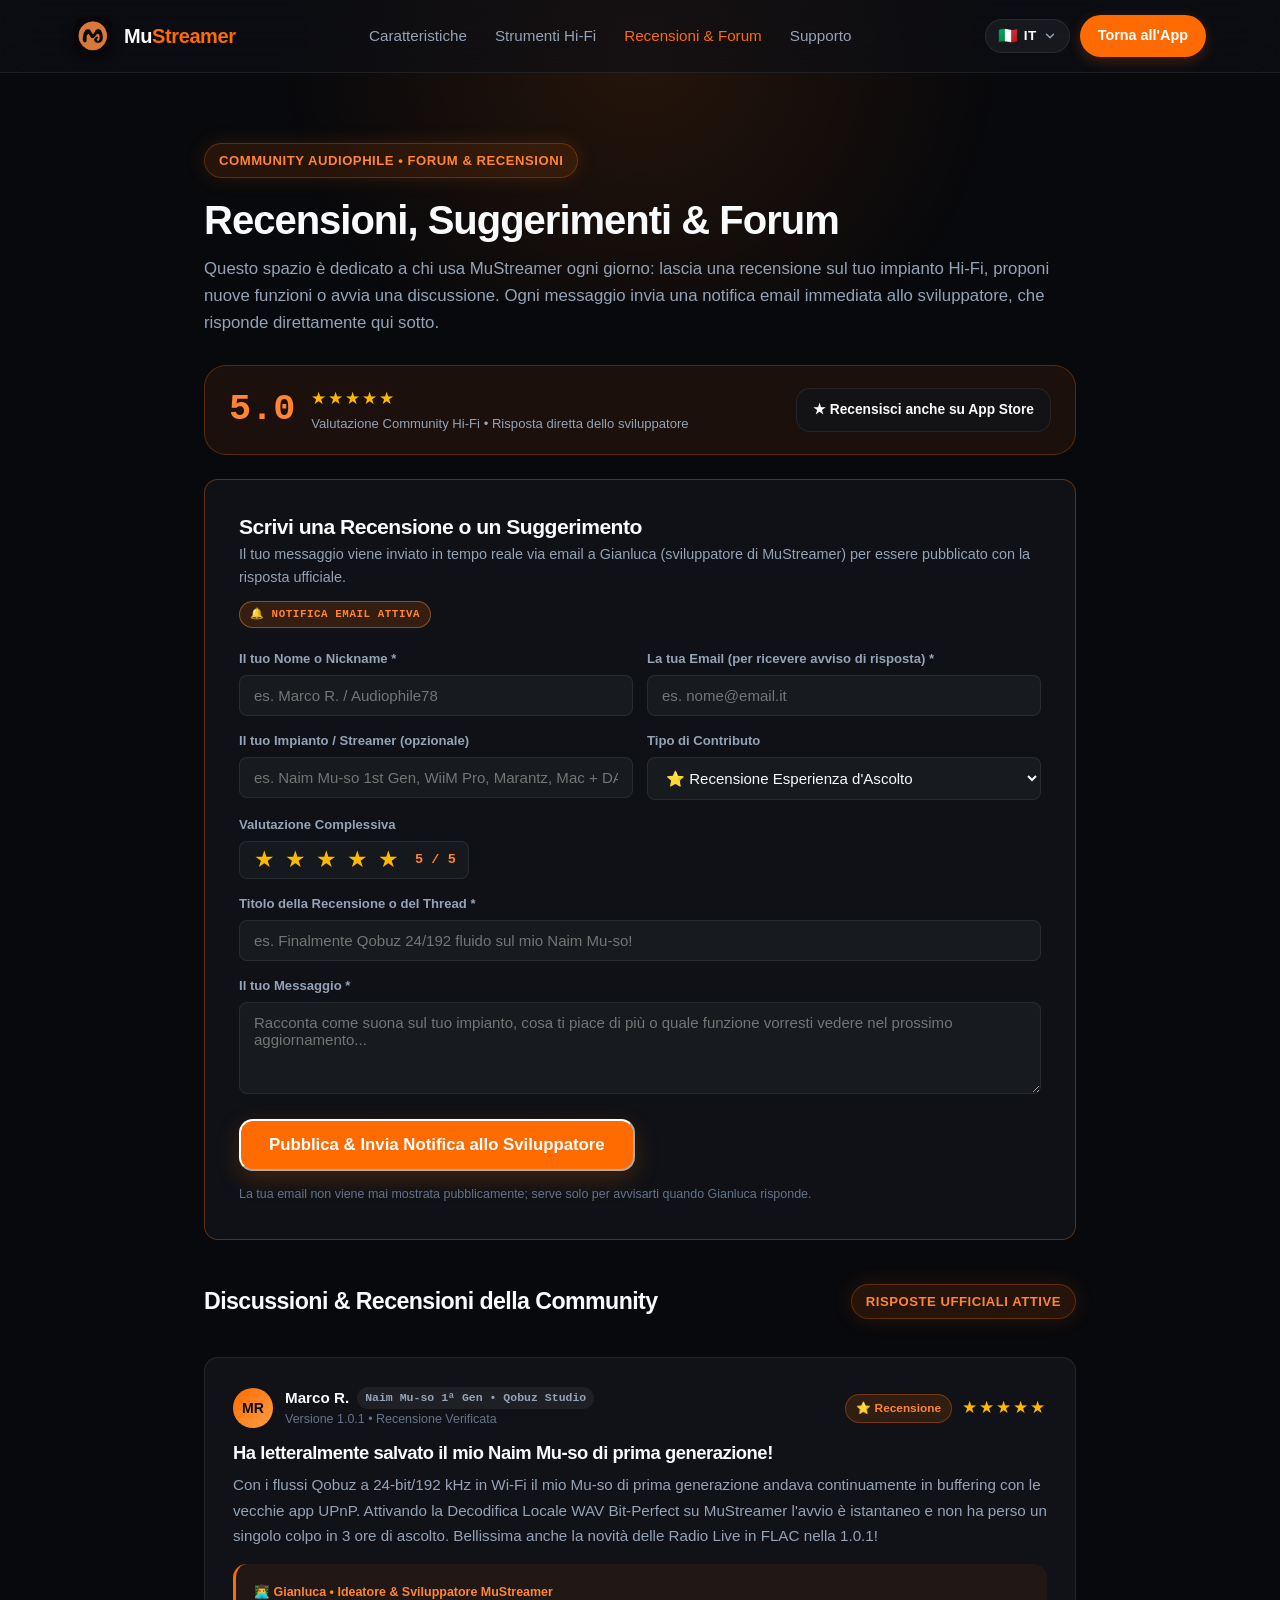
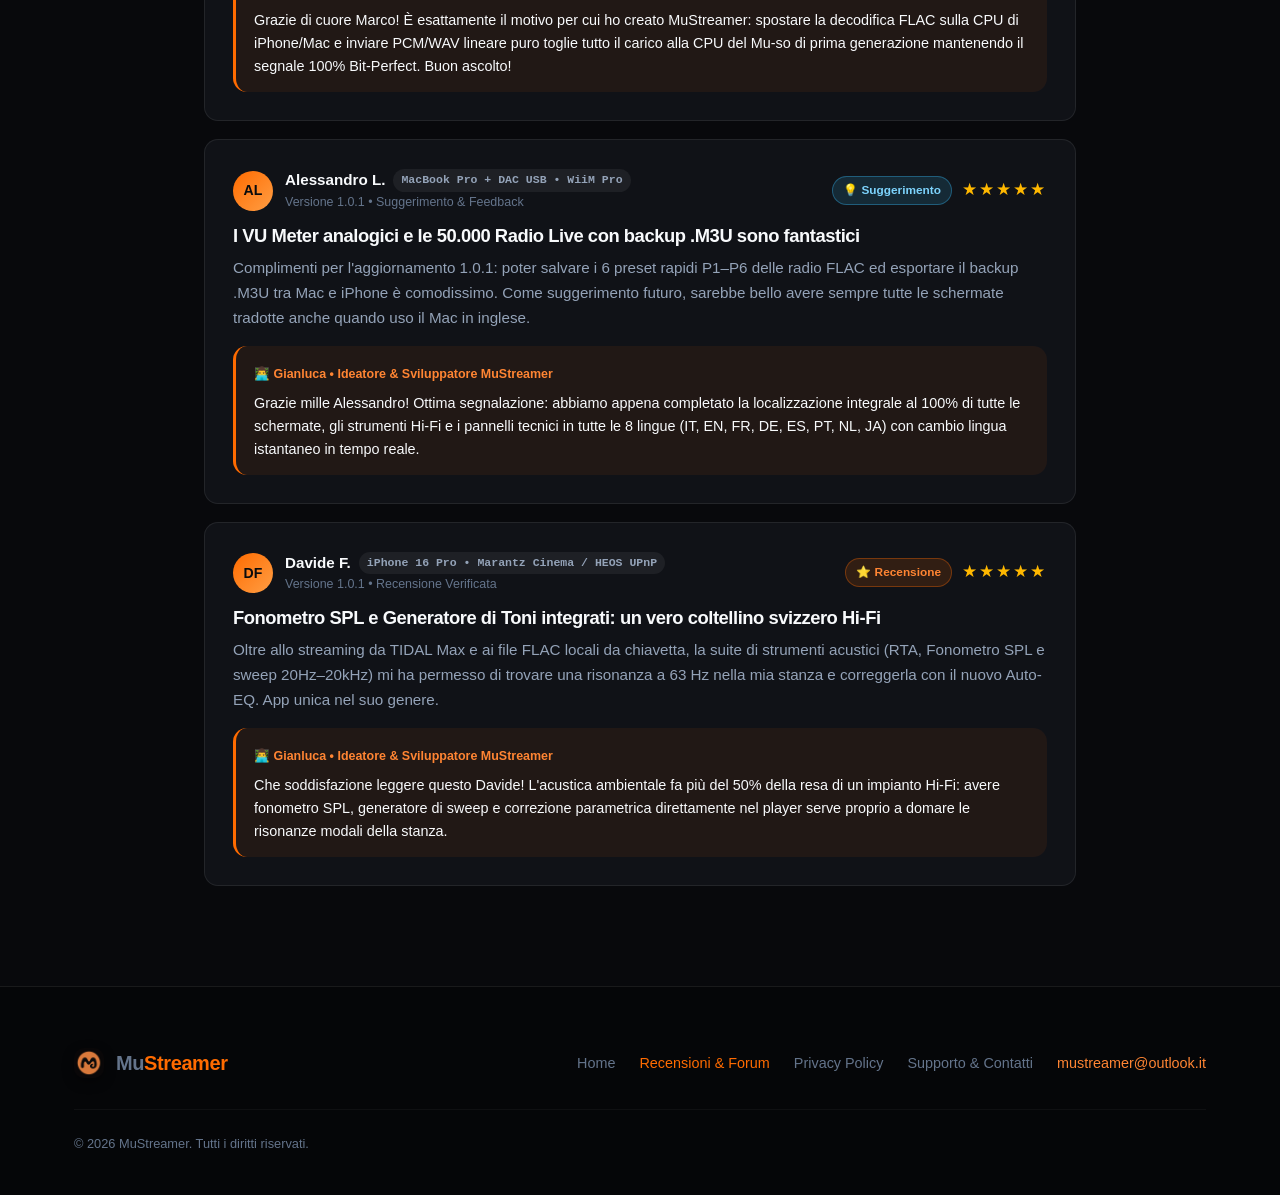
==== community.html @ 9a1ee1a7 "Fix" ====
<!DOCTYPE html>
<html lang="it" data-page="community">
<head>
  <meta charset="UTF-8">
  <meta name="viewport" content="width=device-width, initial-scale=1.0">
  <meta name="apple-itunes-app" content="app-id=6834350144">
  <title>Recensioni & Forum Suggerimenti — MuStreamer</title>
  <meta id="metaDesc" name="description" content="Forum ufficiale Recensioni e Suggerimenti di MuStreamer: lascia una recensione con stelle, proponi nuove funzioni Hi-Fi e leggi le risposte dirette dello sviluppatore.">
  <meta name="robots" content="index, follow">
  <link rel="canonical" href="https://mustreamer.github.io/community.html">
  <meta property="og:site_name" content="MuStreamer">
  <meta property="og:title" content="Recensioni & Forum Suggerimenti — MuStreamer">
  <meta property="og:description" content="Condividi la tua esperienza d'ascolto Hi-Fi, lascia una recensione o un suggerimento e ricevi risposta diretta dallo sviluppatore.">
  <meta property="og:url" content="https://mustreamer.github.io/community.html">
  <meta property="og:image" content="https://mustreamer.github.io/assets/icon.png">
  <link rel="icon" href="/favicon.ico" sizes="any">
  <link rel="icon" type="image/png" sizes="48x48" href="/assets/favicon-48.png">
  <link rel="icon" type="image/png" sizes="96x96" href="/assets/favicon-96.png">
  <link rel="icon" type="image/png" sizes="192x192" href="/assets/favicon-192.png">
  <link rel="shortcut icon" href="/favicon.ico">
  <link rel="apple-touch-icon" sizes="180x180" href="/assets/apple-touch-icon.png">
  <link rel="stylesheet" href="style.css?v=20261119b">
</head>
<body>

  <!-- Header -->
  <header class="site-header">
    <div class="container nav-container">
      <div class="mobile-nav-switcher" id="mobileNavSwitcher">
        <button type="button" class="mobile-nav-btn" id="mobileNavBtn" aria-haspopup="true" aria-expanded="false" aria-label="Pagine del sito">
          <svg class="mobile-nav-icon" width="18" height="18" viewBox="0 0 24 24" fill="none" stroke="currentColor" stroke-width="2.2" stroke-linecap="round" stroke-linejoin="round" aria-hidden="true">
            <line x1="4" y1="6" x2="20" y2="6"></line>
            <line x1="4" y1="12" x2="20" y2="12"></line>
            <line x1="4" y1="18" x2="20" y2="18"></line>
          </svg>
          <span class="sr-only" id="currentMobilePage" data-i18n="nav.community">Recensioni & Forum</span>
        </button>
        <div class="mobile-nav-menu" id="mobileNavMenu" role="menu">
          <a href="index.html#home" class="mobile-nav-option" data-mobile-target="home" role="menuitem">
            <span class="mobile-nav-opt-label" data-i18n="footer.home">Home</span>
            <span class="mobile-nav-opt-dot" aria-hidden="true"></span>
          </a>
          <a href="index.html#features" class="mobile-nav-option" data-mobile-target="features" role="menuitem">
            <span class="mobile-nav-opt-label" data-i18n="nav.features">Caratteristiche</span>
            <span class="mobile-nav-opt-dot" aria-hidden="true"></span>
          </a>
          <a href="index.html#audiophile-tools" class="mobile-nav-option" data-mobile-target="tools" role="menuitem">
            <span class="mobile-nav-opt-label" data-i18n="nav.tools">Strumenti Hi-Fi</span>
            <span class="mobile-nav-opt-dot" aria-hidden="true"></span>
          </a>
          <a href="index.html#story" class="mobile-nav-option" data-mobile-target="story" role="menuitem">
            <span class="mobile-nav-opt-label" data-i18n="nav.story">La Nostra Storia</span>
            <span class="mobile-nav-opt-dot" aria-hidden="true"></span>
          </a>
          <a href="index.html#specs" class="mobile-nav-option" data-mobile-target="specs" role="menuitem">
            <span class="mobile-nav-opt-label" data-i18n="nav.specs">Specifiche</span>
            <span class="mobile-nav-opt-dot" aria-hidden="true"></span>
          </a>
          <div class="mobile-nav-divider" role="separator"></div>
          <a href="community.html" class="mobile-nav-option active" data-mobile-target="community" role="menuitem">
            <span class="mobile-nav-opt-label" data-i18n="nav.community">Recensioni & Forum</span>
            <span class="mobile-nav-opt-dot" aria-hidden="true"></span>
          </a>
          <a href="support.html" class="mobile-nav-option" data-mobile-target="support" role="menuitem">
            <span class="mobile-nav-opt-label" data-i18n="nav.support">Supporto</span>
            <span class="mobile-nav-opt-dot" aria-hidden="true"></span>
          </a>
          <a href="privacy.html" class="mobile-nav-option" data-mobile-target="privacy" role="menuitem">
            <span class="mobile-nav-opt-label" data-i18n="nav.privacy">Privacy Policy</span>
            <span class="mobile-nav-opt-dot" aria-hidden="true"></span>
          </a>
        </div>
      </div>
      <a href="index.html" class="brand">
        <img src="assets/icon.png" alt="MuStreamer Logo" class="brand-icon" width="36" height="36">
        <span>Mu<span class="text-accent">Streamer</span></span>
      </a>
      <ul class="nav-links">
        <li><a href="index.html#features" data-i18n="nav.features">Caratteristiche</a></li>
        <li><a href="index.html#audiophile-tools" data-i18n="nav.tools">Strumenti Hi-Fi</a></li>
        <li><a href="community.html" style="color: var(--accent);" data-i18n="nav.community">Recensioni & Forum</a></li>
        <li><a href="support.html" data-i18n="nav.support">Supporto</a></li>
      </ul>
      <div class="nav-actions">
        <div class="lang-switcher" id="langSwitcher">
          <button type="button" class="lang-btn" id="langBtn" aria-haspopup="listbox" aria-expanded="false" aria-label="Cambia lingua">
            <span class="lang-flag" id="currentLangFlag">🇮🇹</span>
            <span class="lang-code" id="currentLangCode">IT</span>
            <svg class="lang-chevron" width="14" height="14" viewBox="0 0 24 24" fill="none" stroke="currentColor" stroke-width="2.5" stroke-linecap="round" stroke-linejoin="round"><polyline points="6 9 12 15 18 9"></polyline></svg>
          </button>
          <div class="lang-menu" id="langMenu" role="listbox" aria-label="Seleziona lingua">
            <button type="button" class="lang-option active" data-lang="it" role="option"><span class="lang-opt-flag">🇮🇹</span><span class="lang-opt-name">Italiano</span><span class="lang-opt-check">✓</span></button>
            <button type="button" class="lang-option" data-lang="en" role="option"><span class="lang-opt-flag">🇬🇧</span><span class="lang-opt-name">English</span><span class="lang-opt-check">✓</span></button>
            <button type="button" class="lang-option" data-lang="fr" role="option"><span class="lang-opt-flag">🇫🇷</span><span class="lang-opt-name">Français</span><span class="lang-opt-check">✓</span></button>
            <button type="button" class="lang-option" data-lang="de" role="option"><span class="lang-opt-flag">🇩🇪</span><span class="lang-opt-name">Deutsch</span><span class="lang-opt-check">✓</span></button>
            <button type="button" class="lang-option" data-lang="es" role="option"><span class="lang-opt-flag">🇪🇸</span><span class="lang-opt-name">Español</span><span class="lang-opt-check">✓</span></button>
            <button type="button" class="lang-option" data-lang="pt" role="option"><span class="lang-opt-flag">🇵🇹</span><span class="lang-opt-name">Português</span><span class="lang-opt-check">✓</span></button>
            <button type="button" class="lang-option" data-lang="nl" role="option"><span class="lang-opt-flag">🇳🇱</span><span class="lang-opt-name">Nederlands</span><span class="lang-opt-check">✓</span></button>
            <button type="button" class="lang-option" data-lang="ja" role="option"><span class="lang-opt-flag">🇯🇵</span><span class="lang-opt-name">日本語</span><span class="lang-opt-check">✓</span></button>
          </div>
        </div>
        <a href="index.html#download" class="header-cta" data-i18n="nav.backToApp">Torna all'App</a>
      </div>
    </div>
  </header>

  <main class="subpage-main">
    <div class="container" style="max-width: 920px;">
      <span class="badge" style="margin-bottom: 18px;" data-i18n="community.badge">Community Audiophile • Forum & Recensioni</span>
      <h1 class="subpage-title" data-i18n="community.title">Recensioni, Suggerimenti & Forum</h1>
      <p style="color: var(--text-secondary); font-size: 1.05rem; margin-bottom: 28px;" data-i18n="community.subtitle">
        Questo spazio è dedicato a chi usa MuStreamer ogni giorno: lascia una recensione sul tuo impianto Hi-Fi, proponi nuove funzioni o avvia una discussione. Ogni messaggio invia una notifica email immediata allo sviluppatore, che risponde direttamente qui sotto.
      </p>

      <!-- Rating Overview + Quick Links Bar -->
      <div class="community-stats-bar">
        <div class="community-rating-box">
          <div class="community-rating-score">5.0</div>
          <div>
            <div class="community-stars" aria-label="5 stelle su 5">★★★★★</div>
            <div style="font-size: 0.82rem; color: var(--text-secondary);" data-i18n="community.ratingMeta">Valutazione Community Hi-Fi &bull; Risposta diretta dello sviluppatore</div>
          </div>
        </div>
        <div class="community-quick-actions">
          <a href="https://apps.apple.com/app/mustreamer/id6834350144?action=write-review" target="_blank" rel="noopener" class="btn-secondary" style="padding: 10px 16px; font-size: 0.86rem;" data-i18n="community.appStoreBtn">
            ★ Recensisci anche su App Store
          </a>
        </div>
      </div>

      <!-- Form Invio Recensione / Suggerimento (Notifica Email Istantanea a mustreamer@outlook.it) -->
      <div class="mockup-card community-form-card" id="write-review">
        <div class="community-form-header">
          <div>
            <h2 style="font-size: 1.32rem; margin-bottom: 4px;" data-i18n="community.formTitle">Scrivi una Recensione o un Suggerimento</h2>
            <p style="color: var(--text-secondary); font-size: 0.9rem;" data-i18n="community.formSubtitle">
              Il tuo messaggio viene inviato in tempo reale via email a Gianluca (sviluppatore di MuStreamer) per essere pubblicato con la risposta ufficiale.
            </p>
          </div>
          <span class="feature-new-pill" data-i18n="community.emailAlertTag">🔔 Notifica Email Attiva</span>
        </div>

        <form id="communityReviewForm" class="community-form" action="https://formsubmit.co/mustreamer@outlook.it" method="POST">
          <input type="hidden" name="_subject" id="formHiddenSubject" value="Nuova Recensione / Suggerimento dal Forum MuStreamer">
          <input type="hidden" name="_captcha" value="false">
          <input type="hidden" name="_template" value="table">

          <div class="community-form-grid">
            <div class="community-field">
              <label for="revName" data-i18n="community.lblName">Il tuo Nome o Nickname *</label>
              <input type="text" id="revName" name="Nome_Utente" required placeholder="es. Marco R. / Audiophile78">
            </div>

            <div class="community-field">
              <label for="revEmail" data-i18n="community.lblEmail">La tua Email (per ricevere avviso di risposta) *</label>
              <input type="email" id="revEmail" name="email" required placeholder="es. nome@email.it">
            </div>

            <div class="community-field">
              <label for="revSetup" data-i18n="community.lblSetup">Il tuo Impianto / Streamer (opzionale)</label>
              <input type="text" id="revSetup" name="Impianto_HiFi" placeholder="es. Naim Mu-so 1st Gen, WiiM Pro, Marantz, Mac + DAC USB...">
            </div>

            <div class="community-field">
              <label for="revCategory" data-i18n="community.lblCategory">Tipo di Contributo</label>
              <select id="revCategory" name="Categoria">
                <option value="Recensione" data-i18n="community.catReview">⭐ Recensione Esperienza d'Ascolto</option>
                <option value="Suggerimento" data-i18n="community.catSuggestion">💡 Suggerimento Nuova Funzione</option>
                <option value="Domanda Tecnica" data-i18n="community.catQuestion">🎧 Domanda Tecnica / Setup UPnP</option>
                <option value="Segnalazione Bug" data-i18n="community.catBug">🐛 Segnalazione Anomalia</option>
              </select>
            </div>
          </div>

          <!-- Star Selector -->
          <div class="community-field" style="margin-top: 14px;">
            <label data-i18n="community.lblRating">Valutazione Complessiva</label>
            <div class="star-picker" id="starPicker" role="radiogroup" aria-label="Valutazione in stelle">
              <input type="hidden" name="Valutazione_Stelle" id="revStarsInput" value="5 / 5">
              <button type="button" class="star-btn active" data-star="1" aria-label="1 stella">★</button>
              <button type="button" class="star-btn active" data-star="2" aria-label="2 stelle">★</button>
              <button type="button" class="star-btn active" data-star="3" aria-label="3 stelle">★</button>
              <button type="button" class="star-btn active" data-star="4" aria-label="4 stelle">★</button>
              <button type="button" class="star-btn active" data-star="5" aria-label="5 stelle">★</button>
              <span class="star-picker-label" id="starPickerLabel">5 / 5</span>
            </div>
          </div>

          <div class="community-field" style="margin-top: 14px;">
            <label for="revTitle" data-i18n="community.lblTitle">Titolo della Recensione o del Thread *</label>
            <input type="text" id="revTitle" name="Titolo" required placeholder="es. Finalmente Qobuz 24/192 fluido sul mio Naim Mu-so!">
          </div>

          <div class="community-field" style="margin-top: 14px;">
            <label for="revMessage" data-i18n="community.lblMessage">Il tuo Messaggio *</label>
            <textarea id="revMessage" name="Messaggio" rows="4" required placeholder="Racconta come suona sul tuo impianto, cosa ti piace di più o quale funzione vorresti vedere nel prossimo aggiornamento..."></textarea>
          </div>

          <div class="community-form-footer">
            <button type="submit" class="btn-primary" id="revSubmitBtn" data-i18n="community.submitBtn">
              Pubblica & Invia Notifica allo Sviluppatore
            </button>
            <span class="community-form-note" data-i18n="community.formPrivacyNote">
              La tua email non viene mai mostrata pubblicamente; serve solo per avvisarti quando Gianluca risponde.
            </span>
          </div>

          <div id="revFeedbackBanner" class="community-submit-banner" style="display: none;"></div>
        </form>
      </div>

      <!-- Bacheca Thread & Recensioni con Risposte dello Sviluppatore -->
      <div style="margin-top: 44px;">
        <div class="community-threads-header">
          <h2 style="font-size: 1.45rem;" data-i18n="community.threadsTitle">Discussioni & Recensioni della Community</h2>
          <span class="badge" data-i18n="community.threadsBadge">Risposte Ufficiali Attive</span>
        </div>

        <!-- Container dove compaiono anche i post appena inviati dall'utente -->
        <div id="userSubmittedThreads" class="community-threads-list" style="margin-bottom: 18px;"></div>

        <div class="community-threads-list">

          <!-- Thread 1 -->
          <article class="mockup-card community-thread-card">
            <div class="thread-top">
              <div class="thread-author">
                <div class="thread-avatar">MR</div>
                <div>
                  <div class="thread-author-name">Marco R. <span class="thread-setup-tag">Naim Mu-so 1ª Gen • Qobuz Studio</span></div>
                  <div class="thread-date" data-i18n="community.t1Date">Versione 1.0.1 &bull; Recensione Verificata</div>
                </div>
              </div>
              <div class="thread-meta-right">
                <span class="thread-cat-badge" data-i18n="community.badgeReview">⭐ Recensione</span>
                <span class="community-stars">★★★★★</span>
              </div>
            </div>
            <h3 class="thread-title" data-i18n="community.t1Title">Ha letteralmente salvato il mio Naim Mu-so di prima generazione!</h3>
            <p class="thread-body" data-i18n="community.t1Body">
              Con i flussi Qobuz a 24-bit/192 kHz in Wi-Fi il mio Mu-so di prima generazione andava continuamente in buffering con le vecchie app UPnP. Attivando la Decodifica Locale WAV Bit-Perfect su MuStreamer l'avvio è istantaneo e non ha perso un singolo colpo in 3 ore di ascolto. Bellissima anche la novità delle Radio Live in FLAC nella 1.0.1!
            </p>
            <div class="developer-reply-box">
              <div class="developer-reply-head">
                <span class="developer-badge" data-i18n="community.devBadge">👨‍💻 Gianluca • Ideatore & Sviluppatore MuStreamer</span>
              </div>
              <p class="developer-reply-text" data-i18n="community.t1Reply">
                Grazie di cuore Marco! È esattamente il motivo per cui ho creato MuStreamer: spostare la decodifica FLAC sulla CPU di iPhone/Mac e inviare PCM/WAV lineare puro toglie tutto il carico alla CPU del Mu-so di prima generazione mantenendo il segnale 100% Bit-Perfect. Buon ascolto!
              </p>
            </div>
          </article>

          <!-- Thread 2 -->
          <article class="mockup-card community-thread-card">
            <div class="thread-top">
              <div class="thread-author">
                <div class="thread-avatar">AL</div>
                <div>
                  <div class="thread-author-name">Alessandro L. <span class="thread-setup-tag">MacBook Pro + DAC USB &bull; WiiM Pro</span></div>
                  <div class="thread-date" data-i18n="community.t2Date">Versione 1.0.1 &bull; Suggerimento &amp; Feedback</div>
                </div>
              </div>
              <div class="thread-meta-right">
                <span class="thread-cat-badge thread-cat-suggestion" data-i18n="community.badgeSuggestion">💡 Suggerimento</span>
                <span class="community-stars">★★★★★</span>
              </div>
            </div>
            <h3 class="thread-title" data-i18n="community.t2Title">I VU Meter analogici e le 50.000 Radio Live con backup .M3U sono fantastici</h3>
            <p class="thread-body" data-i18n="community.t2Body">
              Complimenti per l'aggiornamento 1.0.1: poter salvare i 6 preset rapidi P1–P6 delle radio FLAC ed esportare il backup .M3U tra Mac e iPhone è comodissimo. Come suggerimento futuro, sarebbe bello avere sempre tutte le schermate tradotte anche quando uso il Mac in inglese.
            </p>
            <div class="developer-reply-box">
              <div class="developer-reply-head">
                <span class="developer-badge" data-i18n="community.devBadge">👨‍💻 Gianluca • Ideatore & Sviluppatore MuStreamer</span>
              </div>
              <p class="developer-reply-text" data-i18n="community.t2Reply">
                Grazie mille Alessandro! Ottima segnalazione: abbiamo appena completato la localizzazione integrale al 100% di tutte le schermate, gli strumenti Hi-Fi e i pannelli tecnici in tutte le 8 lingue (IT, EN, FR, DE, ES, PT, NL, JA) con cambio lingua istantaneo in tempo reale.
              </p>
            </div>
          </article>

          <!-- Thread 3 -->
          <article class="mockup-card community-thread-card">
            <div class="thread-top">
              <div class="thread-author">
                <div class="thread-avatar">DF</div>
                <div>
                  <div class="thread-author-name">Davide F. <span class="thread-setup-tag">iPhone 16 Pro • Marantz Cinema / HEOS UPnP</span></div>
                  <div class="thread-date" data-i18n="community.t3Date">Versione 1.0.1 &bull; Recensione Verificata</div>
                </div>
              </div>
              <div class="thread-meta-right">
                <span class="thread-cat-badge" data-i18n="community.badgeReview">⭐ Recensione</span>
                <span class="community-stars">★★★★★</span>
              </div>
            </div>
            <h3 class="thread-title" data-i18n="community.t3Title">Fonometro SPL e Generatore di Toni integrati: un vero coltellino svizzero Hi-Fi</h3>
            <p class="thread-body" data-i18n="community.t3Body">
              Oltre allo streaming da TIDAL Max e ai file FLAC locali da chiavetta, la suite di strumenti acustici (RTA, Fonometro SPL e sweep 20Hz–20kHz) mi ha permesso di trovare una risonanza a 63 Hz nella mia stanza e correggerla con il nuovo Auto-EQ. App unica nel suo genere.
            </p>
            <div class="developer-reply-box">
              <div class="developer-reply-head">
                <span class="developer-badge" data-i18n="community.devBadge">👨‍💻 Gianluca • Ideatore & Sviluppatore MuStreamer</span>
              </div>
              <p class="developer-reply-text" data-i18n="community.t3Reply">
                Che soddisfazione leggere questo Davide! L'acustica ambientale fa più del 50% della resa di un impianto Hi-Fi: avere fonometro SPL, generatore di sweep e correzione parametrica direttamente nel player serve proprio a domare le risonanze modali della stanza.
              </p>
            </div>
          </article>

        </div>
      </div>

    </div>
  </main>

  <!-- Footer -->
  <footer class="site-footer">
    <div class="container">
      <div class="footer-top">
        <div class="brand">
          <img src="assets/icon.png" alt="MuStreamer" class="brand-icon" width="30" height="30" style="width: 30px; height: 30px;">
          <span>Mu<span class="text-accent">Streamer</span></span>
        </div>
        <div class="footer-nav">
          <a href="index.html" data-i18n="footer.home">Home</a>
          <a href="community.html" style="color: var(--accent);" data-i18n="nav.community">Recensioni & Forum</a>
          <a href="privacy.html" data-i18n="footer.privacy">Privacy Policy</a>
          <a href="support.html" data-i18n="footer.support">Supporto & Contatti</a>
          <a href="mailto:mustreamer@outlook.it" style="color: var(--accent-light);">mustreamer@outlook.it</a>
        </div>
      </div>
      <div class="footer-disclaimer">
        <p data-i18n="footer.copy">&copy; 2026 MuStreamer. Tutti i diritti riservati.</p>
      </div>
    </div>
  </footer>

  <!-- Interactive Star Rating & Instant Email Notification Forum Script -->
  <script>
    (function () {
      var starBtns = document.querySelectorAll("#starPicker .star-btn");
      var starsInput = document.getElementById("revStarsInput");
      var starLabel = document.getElementById("starPickerLabel");
      var currentStars = 5;

      function updateStars(val) {
        currentStars = val;
        if (starsInput) starsInput.value = val + " / 5";
        if (starLabel) starLabel.textContent = val + " / 5";
        starBtns.forEach(function (btn) {
          var s = parseInt(btn.getAttribute("data-star"), 10);
          btn.classList.toggle("active", s <= val);
        });
      }

      starBtns.forEach(function (btn) {
        btn.addEventListener("click", function () {
          updateStars(parseInt(btn.getAttribute("data-star"), 10));
        });
      });

      var form = document.getElementById("communityReviewForm");
      var banner = document.getElementById("revFeedbackBanner");
      var submitBtn = document.getElementById("revSubmitBtn");
      var userList = document.getElementById("userSubmittedThreads");

      function renderLocalPost(item) {
        if (!userList) return;
        var initials = (item.name || "U").trim().split(/\s+/).map(function (w) { return w[0]; }).join("").toUpperCase().slice(0, 2) || "HI";
        var starsStr = "★★★★★".slice(0, item.stars || 5) + "☆☆☆☆☆".slice(0, 5 - (item.stars || 5));
        var card = document.createElement("article");
        card.className = "mockup-card community-thread-card";
        card.style.borderColor = "rgba(255, 107, 0, 0.45)";

        var top = document.createElement("div");
        top.className = "thread-top";

        var authorWrap = document.createElement("div");
        authorWrap.className = "thread-author";

        var av = document.createElement("div");
        av.className = "thread-avatar";
        av.textContent = initials;

        var authorInfo = document.createElement("div");
        var authorName = document.createElement("div");
        authorName.className = "thread-author-name";
        authorName.textContent = item.name + " ";
        if (item.setup) {
          var setupSpan = document.createElement("span");
          setupSpan.className = "thread-setup-tag";
          setupSpan.textContent = item.setup;
          authorName.appendChild(setupSpan);
        }
        var dateDiv = document.createElement("div");
        dateDiv.className = "thread-date";
        dateDiv.textContent = item.date || "Appena inviato • In attesa di risposta dello sviluppatore";
        authorInfo.appendChild(authorName);
        authorInfo.appendChild(dateDiv);
        authorWrap.appendChild(av);
        authorWrap.appendChild(authorInfo);

        var metaRight = document.createElement("div");
        metaRight.className = "thread-meta-right";
        var catBadge = document.createElement("span");
        catBadge.className = "thread-cat-badge";
        catBadge.textContent = item.category || "Recensione";
        var starSpan = document.createElement("span");
        starSpan.className = "community-stars";
        starSpan.textContent = starsStr;
        metaRight.appendChild(catBadge);
        metaRight.appendChild(starSpan);

        top.appendChild(authorWrap);
        top.appendChild(metaRight);

        var h3 = document.createElement("h3");
        h3.className = "thread-title";
        h3.textContent = item.title;

        var p = document.createElement("p");
        p.className = "thread-body";
        p.textContent = item.message;

        card.appendChild(top);
        card.appendChild(h3);
        card.appendChild(p);
        userList.prepend(card);
      }

      try {
        var saved = JSON.parse(localStorage.getItem("mustreamer_user_forum_posts") || "[]");
        saved.forEach(renderLocalPost);
      } catch (e) {}

      if (form) {
        form.addEventListener("submit", function (e) {
          e.preventDefault();
          var name = document.getElementById("revName").value.trim();
          var email = document.getElementById("revEmail").value.trim();
          var setup = document.getElementById("revSetup").value.trim();
          var category = document.getElementById("revCategory").value;
          var title = document.getElementById("revTitle").value.trim();
          var message = document.getElementById("revMessage").value.trim();
          if (!name || !email || !title || !message) return;

          var subj = "[MuStreamer Forum - " + category + " " + currentStars + "★] " + title + " (da " + name + ")";
          var hiddenSubj = document.getElementById("formHiddenSubject");
          if (hiddenSubj) hiddenSubj.value = subj;

          var postObj = {
            name: name,
            setup: setup,
            category: category,
            stars: currentStars,
            title: title,
            message: message,
            date: new Date().toLocaleDateString()
          };

          if (submitBtn) submitBtn.disabled = true;

          fetch("https://formsubmit.co/ajax/mustreamer@outlook.it", {
            method: "POST",
            headers: { "Content-Type": "application/json", "Accept": "application/json" },
            body: JSON.stringify({
              _subject: subj,
              Nome: name,
              Email: email,
              Impianto_HiFi: setup || "Non specificato",
              Categoria: category,
              Stelle: currentStars + " / 5",
              Titolo: title,
              Messaggio: message
            })
          })
          .then(function (res) { return res.json(); })
          .then(function () {
            renderLocalPost(postObj);
            try {
              var arr = JSON.parse(localStorage.getItem("mustreamer_user_forum_posts") || "[]");
              arr.push(postObj);
              localStorage.setItem("mustreamer_user_forum_posts", JSON.stringify(arr));
            } catch (err) {}
            form.reset();
            updateStars(5);
            if (banner) {
              banner.style.display = "block";
              banner.textContent = "✅ Grazie! La tua recensione è stata pubblicata qui sotto e una notifica email è stata recapitata a Gianluca (mustreamer@outlook.it).";
            }
          })
          .catch(function () {
            renderLocalPost(postObj);
            var mailBody = "Nome: " + name + "\nEmail: " + email + "\nImpianto: " + (setup || "-") + "\nValutazione: " + currentStars + "/5\n\n" + title + "\n\n" + message;
            window.location.href = "mailto:mustreamer@outlook.it?subject=" + encodeURIComponent(subj) + "&body=" + encodeURIComponent(mailBody);
            if (banner) {
              banner.style.display = "block";
              banner.textContent = "✅ Il tuo post è visibile qui sotto! Si è aperta anche la tua app email per confermare l'invio diretto a mustreamer@outlook.it.";
            }
          })
          .finally(function () {
            if (submitBtn) submitBtn.disabled = false;
          });
        });
      }
    })();
  </script>

  <!-- Multilingua i18n -->
  <script src="i18n.js?v=20261119b"></script>

  <!-- Statistiche privacy-first (senza cookie) -->
  <script data-goatcounter="https://gian196.goatcounter.com/count"
          async src="//gc.zgo.at/count.js"></script>

</body>
</html>
---- style.css ----
/* ==============================================================================
   MuStreamer - Foglio di Stile Ufficiale (Audiophile Dark Hi-Fi Edition)
   Accento: Arancione Hi-Fi Naim (#ff6b00) | Fondo: Nero Titanio (#08090c)
   ============================================================================== */

:root {
  --bg-main: #08090c;
  --bg-surface: rgba(18, 20, 26, 0.75);
  --bg-surface-hover: rgba(26, 29, 38, 0.85);
  --bg-glass: rgba(14, 16, 22, 0.65);
  --border-subtle: rgba(255, 255, 255, 0.08);
  --border-focus: rgba(255, 107, 0, 0.4);
  
  --accent: #ff6b00;
  --accent-light: #ff8533;
  --accent-glow: rgba(255, 107, 0, 0.22);
  --accent-glow-strong: rgba(255, 107, 0, 0.45);
  
  --text-primary: #f8fafc;
  --text-secondary: #94a3b8;
  --text-muted: #64748b;
  
  --font-sans: -apple-system, BlinkMacSystemFont, "SF Pro Display", "SF Pro Text", "Segoe UI", Roboto, sans-serif;
  --font-mono: "SF Mono", Monaco, "Cascadia Code", Consolas, monospace;
  
  --radius-sm: 8px;
  --radius-md: 14px;
  --radius-lg: 22px;
  --radius-xl: 32px;
  
  --transition: all 0.25s cubic-bezier(0.16, 1, 0.3, 1);
  --max-width: 1180px;
}

* {
  box-sizing: border-box;
  margin: 0;
  padding: 0;
}

html {
  scroll-behavior: smooth;
  color-scheme: dark;
  overflow-x: hidden;
}

body {
  font-family: var(--font-sans);
  background-color: var(--bg-main);
  color: var(--text-primary);
  line-height: 1.6;
  -webkit-font-smoothing: antialiased;
  -moz-osx-font-smoothing: grayscale;
  overflow-x: hidden;
  position: relative;
}

/* Background Ambient Glows */
body::before {
  content: "";
  position: fixed;
  top: -200px;
  left: 50%;
  transform: translateX(-50%);
  width: min(900px, 100vw);
  height: 500px;
  background: radial-gradient(circle, rgba(255, 107, 0, 0.12) 0%, rgba(8, 9, 12, 0) 70%);
  z-index: -1;
  pointer-events: none;
}

/* Container */
.container {
  width: 100%;
  max-width: var(--max-width);
  margin: 0 auto;
  padding: 0 24px;
}

/* Typography Helpers */
h1, h2, h3, h4 {
  color: var(--text-primary);
  font-weight: 700;
  letter-spacing: -0.025em;
  line-height: 1.2;
}

a {
  color: inherit;
  text-decoration: none;
  transition: var(--transition);
}

.text-gradient {
  background: linear-gradient(135deg, #ffffff 30%, #ff8533 100%);
  -webkit-background-clip: text;
  -webkit-text-fill-color: transparent;
}

.text-accent {
  color: var(--accent);
}

/* Badges */
.badge {
  display: inline-flex;
  align-items: center;
  gap: 8px;
  padding: 6px 14px;
  border-radius: 9999px;
  font-size: 0.82rem;
  font-weight: 600;
  letter-spacing: 0.04em;
  text-transform: uppercase;
  background: rgba(255, 107, 0, 0.12);
  color: var(--accent-light);
  border: 1px solid rgba(255, 107, 0, 0.28);
  box-shadow: 0 0 20px rgba(255, 107, 0, 0.15);
}

.badge-pulse {
  width: 8px;
  height: 8px;
  border-radius: 50%;
  background: var(--accent);
  box-shadow: 0 0 8px var(--accent);
  animation: pulse 2s infinite;
}

@keyframes pulse {
  0% { transform: scale(0.95); box-shadow: 0 0 0 0 rgba(255, 107, 0, 0.7); }
  70% { transform: scale(1.1); box-shadow: 0 0 0 8px rgba(255, 107, 0, 0); }
  100% { transform: scale(0.95); box-shadow: 0 0 0 0 rgba(255, 107, 0, 0); }
}

/* Header & Navigation */
header.site-header {
  position: sticky;
  top: 0;
  width: 100%;
  background: var(--bg-glass);
  backdrop-filter: blur(20px);
  -webkit-backdrop-filter: blur(20px);
  border-bottom: 1px solid var(--border-subtle);
  z-index: 1000;
}

.nav-container {
  display: flex;
  align-items: center;
  justify-content: space-between;
  height: 72px;
}

.brand {
  display: flex;
  align-items: center;
  gap: 12px;
  font-size: 1.25rem;
  font-weight: 700;
  letter-spacing: -0.02em;
}

.brand-icon {
  width: 38px;
  height: 38px;
  border-radius: 10px;
  object-fit: cover;
  box-shadow: 0 4px 12px rgba(0, 0, 0, 0.4);
}

.nav-links {
  display: flex;
  align-items: center;
  gap: 28px;
  list-style: none;
}

.nav-links a {
  font-size: 0.95rem;
  font-weight: 500;
  color: var(--text-secondary);
}

.nav-links a:hover, .nav-links a.active {
  color: var(--text-primary);
}

.header-cta {
  padding: 9px 18px;
  border-radius: 9999px;
  font-size: 0.9rem;
  font-weight: 600;
  background: var(--accent);
  color: #fff;
  transition: var(--transition);
  box-shadow: 0 4px 14px var(--accent-glow);
  white-space: nowrap;
}

.header-cta:hover {
  background: var(--accent-light);
  transform: translateY(-1px);
  box-shadow: 0 6px 20px var(--accent-glow-strong);
}

/* Header Actions & Language Switcher */
.nav-actions {
  display: flex;
  align-items: center;
  gap: 10px;
}

.lang-switcher {
  position: relative;
}

.lang-btn {
  display: inline-flex;
  align-items: center;
  gap: 6px;
  padding: 8px 12px;
  border-radius: 9999px;
  background: rgba(255, 255, 255, 0.05);
  border: 1px solid var(--border-subtle);
  color: var(--text-primary);
  font-family: inherit;
  font-size: 0.85rem;
  font-weight: 600;
  cursor: pointer;
  transition: var(--transition);
}

.lang-btn:hover,
.lang-switcher.open .lang-btn {
  background: rgba(255, 255, 255, 0.09);
  border-color: var(--border-focus);
  box-shadow: 0 0 14px rgba(255, 107, 0, 0.16);
}

.lang-flag {
  font-size: 1rem;
  line-height: 1;
}

.lang-code {
  letter-spacing: 0.03em;
}

.lang-chevron {
  width: 14px;
  height: 14px;
  color: var(--text-secondary);
  transition: transform 0.2s ease;
}

.lang-switcher.open .lang-chevron {
  transform: rotate(180deg);
  color: var(--accent-light);
}

.lang-menu {
  position: absolute;
  top: calc(100% + 10px);
  right: 0;
  min-width: 175px;
  padding: 6px;
  background: #0e1118;
  border: 1px solid rgba(255, 255, 255, 0.14);
  border-radius: var(--radius-md);
  box-shadow: 0 18px 42px rgba(0, 0, 0, 0.65), 0 0 24px rgba(255, 107, 0, 0.08);
  opacity: 0;
  visibility: hidden;
  transform: translateY(-6px) scale(0.98);
  transition: opacity 0.18s ease, transform 0.18s ease, visibility 0.18s ease;
  z-index: 1200;
}

.lang-switcher.open .lang-menu {
  opacity: 1;
  visibility: visible;
  transform: translateY(0) scale(1);
}

.lang-option {
  width: 100%;
  display: flex;
  align-items: center;
  gap: 10px;
  padding: 9px 12px;
  border: none;
  border-radius: var(--radius-sm);
  background: transparent;
  color: var(--text-secondary);
  font-family: inherit;
  font-size: 0.88rem;
  font-weight: 500;
  text-align: left;
  cursor: pointer;
  transition: background 0.15s ease, color 0.15s ease;
}

.lang-option:hover {
  background: rgba(255, 255, 255, 0.07);
  color: var(--text-primary);
}

.lang-option.active {
  background: rgba(255, 107, 0, 0.15);
  color: var(--accent-light);
  font-weight: 600;
}

.lang-opt-flag {
  font-size: 1.05rem;
  line-height: 1;
}

.lang-opt-name {
  flex: 1;
}

.lang-opt-check {
  font-size: 0.85rem;
  color: var(--accent);
  opacity: 0;
}

.lang-option.active .lang-opt-check {
  opacity: 1;
}

/* Hero Section */
.hero {
  padding: 90px 0 70px;
  text-align: center;
  position: relative;
}

.hero-content {
  max-width: 820px;
  margin: 0 auto;
}

.hero h1 {
  font-size: clamp(2.4rem, 5.5vw, 4rem);
  font-weight: 800;
  line-height: 1.12;
  margin: 22px 0;
}

.hero p.lead {
  font-size: clamp(1.05rem, 2vw, 1.25rem);
  color: var(--text-secondary);
  line-height: 1.6;
  margin-bottom: 36px;
}

.hero-actions {
  display: flex;
  align-items: center;
  justify-content: center;
  gap: 16px;
  flex-wrap: wrap;
  margin-bottom: 24px;
}

.btn-primary {
  display: inline-flex;
  align-items: center;
  gap: 10px;
  background: var(--accent);
  color: #ffffff;
  padding: 14px 28px;
  border-radius: var(--radius-md);
  font-weight: 600;
  font-size: 1.05rem;
  box-shadow: 0 8px 24px var(--accent-glow);
  transition: var(--transition);
}

.btn-primary:hover {
  background: var(--accent-light);
  transform: translateY(-2px);
  box-shadow: 0 12px 30px var(--accent-glow-strong);
}

.btn-secondary {
  display: inline-flex;
  align-items: center;
  gap: 10px;
  background: var(--bg-surface);
  color: var(--text-primary);
  border: 1px solid var(--border-subtle);
  padding: 14px 26px;
  border-radius: var(--radius-md);
  font-weight: 600;
  font-size: 1.05rem;
  backdrop-filter: blur(10px);
  transition: var(--transition);
}

.btn-secondary:hover {
  background: var(--bg-surface-hover);
  border-color: rgba(255, 255, 255, 0.2);
  transform: translateY(-2px);
}

/* Official Apple App Store Buttons */
.app-store-btn {
  display: inline-flex;
  align-items: center;
  gap: 14px;
  background: #000000;
  color: #ffffff;
  border: 1px solid rgba(255, 255, 255, 0.22);
  padding: 11px 22px;
  border-radius: var(--radius-md);
  text-decoration: none;
  transition: var(--transition);
  box-shadow: 0 4px 18px rgba(0, 0, 0, 0.5);
}

.app-store-btn:hover {
  background: #11141b;
  border-color: var(--accent);
  transform: translateY(-2px);
  box-shadow: 0 8px 25px var(--accent-glow);
}

.app-store-btn svg {
  width: 30px;
  height: 30px;
  flex-shrink: 0;
  fill: currentColor;
}

.app-store-btn-text {
  display: flex;
  flex-direction: column;
  text-align: left;
  line-height: 1.15;
}

.app-store-btn-text .caption {
  font-size: 0.72rem;
  font-weight: 500;
  text-transform: uppercase;
  letter-spacing: 0.04em;
  color: var(--text-secondary);
}

.app-store-btn-text .store-name {
  font-size: 1.2rem;
  font-weight: 700;
  letter-spacing: -0.015em;
  color: #ffffff;
}

.hero-subtitle {
  font-size: 0.88rem;
  color: var(--text-muted);
}

.hero-mac-tip {
  font-size: 0.8rem;
  color: var(--text-muted);
  max-width: 660px;
  margin: 8px auto 0;
  line-height: 1.45;
}

.hero-mac-tip code {
  font-family: var(--font-mono);
  font-size: 0.78rem;
  color: var(--accent-light);
}

.coming-soon-badge {
  display: inline-flex;
  align-items: center;
  gap: 8px;
  margin-top: 14px;
  padding: 7px 18px;
  border-radius: 9999px;
  font-size: 0.88rem;
  color: var(--text-secondary);
  background: rgba(255, 255, 255, 0.04);
  border: 1px solid rgba(255, 255, 255, 0.09);
  backdrop-filter: blur(10px);
  -webkit-backdrop-filter: blur(10px);
  box-shadow: 0 4px 14px rgba(0, 0, 0, 0.3);
}

.coming-soon-badge strong {
  color: #ffffff;
}

.coming-soon-badge .dot {
  width: 7px;
  height: 7px;
  border-radius: 50%;
  background: var(--accent);
  box-shadow: 0 0 8px var(--accent);
}

/* Hero Showcase Mockup — Authentic MuStreamer Desktop UI */
/* Hero Showcase Mockup */
.hero-mockup-wrap {
  margin-top: 55px;
  position: relative;
  display: flex;
  justify-content: center;
}

.hero-mockup-frame {
  width: 100%;
  max-width: 980px;
  background: #11141b;
  border: 1px solid var(--border-subtle);
  border-radius: var(--radius-lg);
  padding: 14px;
  box-shadow: 0 24px 60px rgba(0, 0, 0, 0.6), 0 0 80px rgba(255, 107, 0, 0.08);
  position: relative;
  overflow: hidden;
}

.mockup-header-bar {
  display: flex;
  align-items: center;
  gap: 8px;
  padding: 8px 12px 14px;
  border-bottom: 1px solid var(--border-subtle);
}

.mockup-dot {
  width: 11px;
  height: 11px;
  border-radius: 50%;
  background: #2b303c;
  flex-shrink: 0;
}
.mockup-dot.red { background: #ff5f56; }
.mockup-dot.yellow { background: #ffbd2e; }
.mockup-dot.green { background: #27c93f; }

.mockup-title {
  margin: 0 auto;
  font-size: 0.85rem;
  color: var(--text-muted);
  font-family: var(--font-mono);
  padding-right: 40px;
}

.mockup-body {
  padding: 24px;
  display: grid;
  grid-template-columns: minmax(0, 1fr) minmax(0, 1fr);
  gap: 20px;
  text-align: left;
}

.mockup-card {
  background: rgba(18, 20, 26, 0.85);
  border: 1px solid var(--border-subtle);
  border-radius: var(--radius-md);
  padding: 20px;
  min-width: 0;
}

.mockup-card-badge {
  font-size: 0.68rem;
  padding: 4px 10px;
  margin-bottom: 10px;
  letter-spacing: 0.03em;
}

/* Audio Visualizer Bar Simulator */
.vumeter-sim {
  margin-top: 14px;
  display: flex;
  flex-direction: column;
  gap: 8px;
}

.vu-channel {
  display: flex;
  align-items: center;
  gap: 10px;
  font-family: var(--font-mono);
  font-size: 0.8rem;
  color: var(--text-muted);
}

.vu-bar {
  flex: 1;
  height: 10px;
  background: #1a1e28;
  border-radius: 5px;
  overflow: hidden;
  position: relative;
}

.vu-fill {
  height: 100%;
  border-radius: 5px;
  background: linear-gradient(90deg, #10b981 60%, #f59e0b 80%, #ef4444 100%);
  animation: vu-bounce 1.8s infinite ease-in-out alternate;
}

.vu-fill.r {
  animation-duration: 2.2s;
  animation-delay: 0.2s;
}

@keyframes vu-bounce {
  0% { width: 45%; }
  30% { width: 88%; }
  60% { width: 70%; }
  100% { width: 92%; }
}

/* Sections */
section {
  padding: 90px 0;
  position: relative;
}

.section-head {
  text-align: center;
  max-width: 680px;
  margin: 0 auto 55px;
}

.section-head h2 {
  font-size: clamp(2rem, 3.5vw, 2.7rem);
  margin-top: 14px;
}

.section-head p {
  color: var(--text-secondary);
  font-size: 1.08rem;
  margin-top: 14px;
}

/* Features Grid */
.features-grid {
  display: grid;
  grid-template-columns: repeat(auto-fit, minmax(320px, 1fr));
  gap: 24px;
}

.feature-card {
  background: var(--bg-surface);
  border: 1px solid var(--border-subtle);
  border-radius: var(--radius-lg);
  padding: 32px 28px;
  transition: var(--transition);
  position: relative;
  overflow: hidden;
}

.feature-card::before {
  content: "";
  position: absolute;
  top: 0;
  left: 0;
  right: 0;
  height: 2px;
  background: linear-gradient(90deg, transparent, var(--accent), transparent);
  opacity: 0;
  transition: var(--transition);
}

.feature-card:hover {
  transform: translateY(-4px);
  border-color: rgba(255, 107, 0, 0.35);
  box-shadow: 0 16px 36px rgba(0, 0, 0, 0.4), 0 0 25px var(--accent-glow);
}

.feature-card:hover::before {
  opacity: 1;
}

.feature-icon {
  width: 52px;
  height: 52px;
  border-radius: var(--radius-md);
  background: rgba(255, 107, 0, 0.12);
  color: var(--accent);
  display: flex;
  align-items: center;
  justify-content: center;
  font-size: 1.6rem;
  margin-bottom: 22px;
  border: 1px solid rgba(255, 107, 0, 0.25);
  overflow: hidden;
}

.feature-icon.feature-icon-art {
  padding: 0;
  background: #0f1215;
  border-color: rgba(255, 145, 45, 0.42);
  box-shadow: 0 6px 18px rgba(0, 0, 0, 0.45);
}

.feature-icon.feature-icon-art img {
  width: 100%;
  height: 100%;
  object-fit: cover;
  display: block;
}

.feature-card-new {
  border-color: rgba(255, 122, 24, 0.34);
  background: linear-gradient(165deg, rgba(255, 107, 0, 0.08) 0%, var(--bg-surface) 48%);
}

.feature-card-head {
  display: flex;
  align-items: flex-start;
  justify-content: space-between;
  gap: 12px;
}

.feature-new-pill {
  display: inline-flex;
  align-items: center;
  gap: 5px;
  padding: 4px 10px;
  border-radius: 9999px;
  font-family: var(--font-mono);
  font-size: 0.68rem;
  font-weight: 700;
  letter-spacing: 0.05em;
  text-transform: uppercase;
  color: var(--accent-light);
  background: rgba(255, 107, 0, 0.16);
  border: 1px solid rgba(255, 140, 40, 0.45);
  white-space: nowrap;
}

/* v1.0.1 Highlights Strip inside Hero Mockup */
.whats-new-strip {
  grid-column: 1 / -1;
  display: flex;
  flex-wrap: wrap;
  align-items: center;
  gap: 10px;
  padding: 14px 18px;
  background: rgba(255, 107, 0, 0.06);
  border: 1px solid rgba(255, 107, 0, 0.22);
  border-radius: var(--radius-md);
}

.whats-new-label {
  font-family: var(--font-mono);
  font-size: 0.72rem;
  font-weight: 700;
  text-transform: uppercase;
  letter-spacing: 0.06em;
  color: var(--accent-light);
  padding: 4px 10px;
  border-radius: 9999px;
  background: rgba(255, 107, 0, 0.18);
  border: 1px solid rgba(255, 140, 40, 0.38);
  white-space: nowrap;
}

.whats-new-chip {
  display: inline-flex;
  align-items: center;
  gap: 7px;
  padding: 5px 11px;
  border-radius: 9999px;
  background: rgba(255, 255, 255, 0.04);
  border: 1px solid var(--border-subtle);
  font-size: 0.82rem;
  font-weight: 500;
  color: var(--text-primary);
}

.whats-new-chip img {
  width: 18px;
  height: 18px;
  border-radius: 5px;
  object-fit: cover;
}

.feature-card h3 {
  font-size: 1.3rem;
  margin-bottom: 12px;
}

.feature-card p {
  color: var(--text-secondary);
  font-size: 0.95rem;
  line-height: 1.6;
}

/* Story Section */
.story-section {
  background: linear-gradient(180deg, rgba(14, 16, 22, 0.4) 0%, rgba(20, 24, 34, 0.7) 100%);
  border-top: 1px solid var(--border-subtle);
  border-bottom: 1px solid var(--border-subtle);
}

.story-box {
  background: var(--bg-surface);
  border: 1px solid var(--border-subtle);
  border-radius: var(--radius-xl);
  padding: clamp(32px, 6vw, 56px);
  box-shadow: 0 20px 50px rgba(0, 0, 0, 0.5);
  position: relative;
  overflow: hidden;
}

.story-box::after {
  content: "”";
  position: absolute;
  bottom: -40px;
  right: 30px;
  font-size: 180px;
  font-family: serif;
  color: rgba(255, 107, 0, 0.05);
  pointer-events: none;
}

.story-text {
  font-size: 1.06rem;
  color: #cbd5e1;
  line-height: 1.8;
}

.story-text p {
  margin-bottom: 20px;
}

.story-text ul {
  margin: 16px 0 24px 24px;
}

.story-text li {
  margin-bottom: 8px;
}

.story-signature {
  margin-top: 36px;
  padding-top: 24px;
  border-top: 1px solid var(--border-subtle);
  display: flex;
  align-items: center;
  gap: 16px;
}

.signature-avatar {
  width: 50px;
  height: 50px;
  border-radius: 50%;
  background: var(--accent);
  display: flex;
  align-items: center;
  justify-content: center;
  font-weight: 700;
  font-size: 1.2rem;
  color: #fff;
  box-shadow: 0 4px 14px var(--accent-glow);
}

.signature-info strong {
  display: block;
  font-size: 1.1rem;
}

.signature-info span {
  font-size: 0.88rem;
  color: var(--text-muted);
}

/* Specs Table */
.specs-table {
  width: 100%;
  border-collapse: collapse;
  margin-top: 30px;
  background: var(--bg-surface);
  border-radius: var(--radius-lg);
  overflow: hidden;
  border: 1px solid var(--border-subtle);
}

.specs-table th, .specs-table td {
  padding: 18px 24px;
  text-align: left;
}

.specs-table th {
  background: rgba(255, 255, 255, 0.03);
  font-size: 0.85rem;
  text-transform: uppercase;
  letter-spacing: 0.05em;
  color: var(--text-muted);
  border-bottom: 1px solid var(--border-subtle);
}

.specs-table tr:not(:last-child) td {
  border-bottom: 1px solid var(--border-subtle);
}

.specs-table td strong {
  color: var(--accent-light);
}

/* Footer */
footer.site-footer {
  padding: 60px 0 40px;
  border-top: 1px solid var(--border-subtle);
  background: #050608;
  font-size: 0.9rem;
  color: var(--text-muted);
}

.footer-top {
  display: flex;
  align-items: center;
  justify-content: space-between;
  flex-wrap: wrap;
  gap: 20px;
  margin-bottom: 30px;
}

.footer-nav {
  display: flex;
  gap: 24px;
}

.footer-nav a:hover {
  color: var(--accent-light);
}

.footer-disclaimer {
  font-size: 0.8rem;
  line-height: 1.6;
  border-top: 1px solid rgba(255, 255, 255, 0.04);
  padding-top: 24px;
}

/* Mobile Navigation Dropdown & Pager (Desktop defaults: hidden) */
.mobile-nav-switcher {
  display: none;
  position: relative;
}

.mobile-section-pager {
  display: none;
}

.sr-only {
  position: absolute;
  width: 1px;
  height: 1px;
  padding: 0;
  margin: -1px;
  overflow: hidden;
  clip: rect(0, 0, 0, 0);
  white-space: nowrap;
  border: 0;
}

.subpage-main {
  padding: 70px 0 100px;
}

.subpage-title {
  font-size: 2.5rem;
  margin-bottom: 12px;
}

/* Responsive */
@media (max-width: 768px) {
  .nav-container {
    display: grid;
    grid-template-columns: 1fr auto 1fr;
    align-items: center;
  }

  .mobile-nav-switcher {
    display: block;
    justify-self: start;
  }

  .brand {
    justify-self: center;
  }

  .nav-links { display: none; }
  .header-cta { display: none; }

  .nav-actions {
    justify-self: end;
  }

  .mobile-nav-btn {
    display: inline-flex;
    align-items: center;
    justify-content: center;
    width: 38px;
    height: 38px;
    padding: 0;
    border-radius: 11px;
    background: rgba(255, 255, 255, 0.06);
    border: 1px solid rgba(255, 255, 255, 0.14);
    color: var(--text-primary);
    font-family: inherit;
    cursor: pointer;
    transition: var(--transition);
  }

  .mobile-nav-btn:hover,
  .mobile-nav-switcher.open .mobile-nav-btn {
    background: rgba(255, 107, 0, 0.18);
    border-color: var(--accent);
    box-shadow: 0 0 14px rgba(255, 107, 0, 0.22);
    color: var(--accent-light);
  }

  .mobile-nav-icon {
    flex-shrink: 0;
  }

  .mobile-nav-menu {
    position: absolute;
    top: calc(100% + 10px);
    left: 0;
    right: auto;
    min-width: 225px;
    padding: 6px;
    background: #0e1118;
    border: 1px solid rgba(255, 255, 255, 0.14);
    border-radius: var(--radius-md);
    box-shadow: 0 18px 42px rgba(0, 0, 0, 0.7), 0 0 24px rgba(255, 107, 0, 0.1);
    opacity: 0;
    visibility: hidden;
    transform: translateY(-6px) scale(0.98);
    transition: opacity 0.18s ease, transform 0.18s ease, visibility 0.18s ease;
    z-index: 1250;
  }

  .mobile-nav-switcher.open .mobile-nav-menu {
    opacity: 1;
    visibility: visible;
    transform: translateY(0) scale(1);
  }

  .mobile-nav-option {
    width: 100%;
    display: flex;
    align-items: center;
    justify-content: space-between;
    gap: 10px;
    padding: 10px 12px;
    border-radius: var(--radius-sm);
    color: var(--text-secondary);
    font-size: 0.9rem;
    font-weight: 500;
    text-decoration: none;
    transition: background 0.15s ease, color 0.15s ease;
  }

  .mobile-nav-option:hover {
    background: rgba(255, 255, 255, 0.07);
    color: var(--text-primary);
  }

  .mobile-nav-option.active {
    background: rgba(255, 107, 0, 0.16);
    color: var(--accent-light);
    font-weight: 600;
  }

  .mobile-nav-opt-dot {
    width: 7px;
    height: 7px;
    border-radius: 50%;
    background: var(--accent);
    box-shadow: 0 0 8px var(--accent);
    opacity: 0;
    flex-shrink: 0;
  }

  .mobile-nav-option.active .mobile-nav-opt-dot {
    opacity: 1;
  }

  .mobile-nav-divider {
    height: 1px;
    background: var(--border-subtle);
    margin: 6px 8px;
  }

  /* Mobile Page-by-Page View on Index */
  html[data-page="index"] main > section[data-mobile-section] {
    display: none;
  }

  html[data-page="index"] main > section[data-mobile-section].mobile-active {
    display: block;
    animation: mobilePageFade 0.22s ease;
  }

  @keyframes mobilePageFade {
    from { opacity: 0; transform: translateY(6px); }
    to { opacity: 1; transform: translateY(0); }
  }

  .mobile-section-pager {
    display: block;
    padding: 6px 0 44px;
  }

  .mobile-pager-inner {
    display: grid;
    grid-template-columns: minmax(0, 1fr) auto minmax(0, 1fr);
    align-items: center;
    gap: 10px;
  }

  .mobile-pager-btn {
    display: inline-flex;
    align-items: center;
    gap: 6px;
    min-height: 42px;
    padding: 8px 12px;
    border-radius: var(--radius-md);
    background: var(--bg-surface);
    border: 1px solid var(--border-subtle);
    color: var(--text-primary);
    font-family: inherit;
    font-size: 0.82rem;
    font-weight: 600;
    cursor: pointer;
    transition: var(--transition);
    min-width: 0;
  }

  .mobile-pager-btn span {
    overflow: hidden;
    text-overflow: ellipsis;
    white-space: nowrap;
  }

  .mobile-pager-btn svg {
    flex-shrink: 0;
    color: var(--accent-light);
  }

  .mobile-pager-btn:hover {
    background: var(--bg-surface-hover);
    border-color: var(--border-focus);
  }

  .mobile-pager-prev {
    justify-self: start;
  }

  .mobile-pager-next {
    justify-self: end;
  }

  .mobile-pager-btn:disabled {
    opacity: 0;
    pointer-events: none;
  }

  .mobile-pager-indicator {
    font-family: var(--font-mono);
    font-size: 0.78rem;
    color: var(--text-muted);
    padding: 5px 10px;
    border-radius: 9999px;
    background: rgba(255, 255, 255, 0.04);
    border: 1px solid var(--border-subtle);
    white-space: nowrap;
  }

  .hero { padding: 36px 0 36px; }
  section { padding: 38px 0 36px; }
  .section-head { margin: 0 auto 28px; }
  .section-head h2 { font-size: clamp(1.55rem, 6vw, 2.05rem); }
  .section-head p { font-size: 0.96rem; }
  .hero-mockup-wrap { margin-top: 30px; }

  .subpage-main { padding: 34px 0 52px; }
  .subpage-title { font-size: clamp(1.75rem, 6.5vw, 2.2rem); }

  .footer-top { flex-direction: column; align-items: flex-start; gap: 16px; }
  .footer-nav { flex-wrap: wrap; gap: 12px 20px; }
  footer.site-footer { padding: 38px 0 28px; }
  .mockup-body { grid-template-columns: 1fr; padding: 16px; }
  .features-grid { grid-template-columns: 1fr; gap: 16px; }
  .feature-card { padding: 22px 20px; }
  .story-box { padding: 26px 20px; }
  #story h2 { font-size: 1.65rem !important; margin-bottom: 18px !important; }
  .story-text { font-size: 0.97rem; line-height: 1.72; }
}

@media (max-width: 540px) {
  .nav-container { height: 62px; }
  .container { padding: 0 14px; }
  .brand { font-size: 1.02rem; gap: 8px; }
  .brand-icon { width: 30px; height: 30px; border-radius: 8px; }
  .nav-actions { gap: 6px; }
  .mobile-nav-btn { width: 36px; height: 36px; border-radius: 10px; }
  .lang-btn { padding: 6px 10px; font-size: 0.76rem; gap: 5px; }
  .lang-flag { font-size: 0.9rem; }
  .hero h1 { font-size: clamp(1.72rem, 7.4vw, 2.2rem); margin: 16px 0; }
  .hero p.lead { font-size: 0.98rem; margin-bottom: 24px; }
  .hero-actions { flex-direction: column; gap: 10px; margin-bottom: 18px; }
  .hero-actions .app-store-btn,
  .hero-actions .btn-secondary { width: 100%; max-width: 320px; justify-content: center; }
  .badge { font-size: 0.68rem; padding: 5px 11px; max-width: 100%; flex-wrap: wrap; justify-content: center; text-align: center; }
  .coming-soon-badge { max-width: 100%; font-size: 0.78rem; padding: 6px 14px; }
  .mockup-title { padding-right: 0; font-size: 0.74rem; }
  .mockup-card { padding: 16px; }
  .specs-table thead { display: none; }
  .specs-table tbody,
  .specs-table tr,
  .specs-table td { display: block; width: 100%; }
  .specs-table tr { padding: 14px 16px; border-bottom: 1px solid var(--border-subtle); }
  .specs-table tr:last-child { border-bottom: none; }
  .specs-table td { padding: 0; border-bottom: none !important; font-size: 0.92rem; }
  .specs-table td:first-child { font-size: 0.76rem; text-transform: uppercase; letter-spacing: 0.04em; color: var(--text-muted); margin-bottom: 4px; font-weight: 600; }
}

/* ==========================================================================
   Community Reviews & Suggestions Forum (community.html)
   ========================================================================== */
.community-stats-bar {
  display: flex;
  flex-wrap: wrap;
  align-items: center;
  justify-content: space-between;
  gap: 16px;
  padding: 20px 24px;
  margin-bottom: 24px;
  background: rgba(255, 107, 0, 0.08);
  border: 1px solid rgba(255, 107, 0, 0.28);
  border-radius: var(--radius-lg);
}

.community-rating-box {
  display: flex;
  align-items: center;
  gap: 16px;
}

.community-rating-score {
  font-size: 2.3rem;
  font-weight: 800;
  font-family: var(--font-mono);
  color: var(--accent-light);
  line-height: 1;
}

.community-stars {
  color: #ffb800;
  font-size: 1.05rem;
  letter-spacing: 2px;
}

.community-form-card {
  padding: clamp(22px, 4vw, 34px);
  background: var(--bg-surface);
  border: 1px solid rgba(255, 122, 24, 0.32);
}

.community-form-header {
  display: flex;
  flex-wrap: wrap;
  align-items: flex-start;
  justify-content: space-between;
  gap: 12px;
  margin-bottom: 20px;
}

.community-form-grid {
  display: grid;
  grid-template-columns: repeat(2, 1fr);
  gap: 14px;
}

.community-field label {
  display: block;
  font-size: 0.82rem;
  font-weight: 600;
  color: var(--text-secondary);
  margin-bottom: 6px;
}

.community-field input,
.community-field select,
.community-field textarea {
  width: 100%;
  padding: 11px 14px;
  border-radius: var(--radius-sm);
  background: rgba(255, 255, 255, 0.04);
  border: 1px solid var(--border-subtle);
  color: var(--text-primary);
  font-family: var(--font-sans);
  font-size: 0.94rem;
  transition: border-color 0.2s ease;
}

.community-field input:focus,
.community-field select:focus,
.community-field textarea:focus {
  outline: none;
  border-color: var(--accent);
}

.star-picker {
  display: inline-flex;
  align-items: center;
  gap: 6px;
  padding: 6px 12px;
  border-radius: var(--radius-sm);
  background: rgba(255, 255, 255, 0.03);
  border: 1px solid var(--border-subtle);
}

.star-btn {
  background: none;
  border: none;
  font-size: 1.45rem;
  color: rgba(255, 255, 255, 0.22);
  cursor: pointer;
  padding: 0 2px;
  line-height: 1;
  transition: transform 0.15s ease, color 0.15s ease;
}

.star-btn.active {
  color: #ffb800;
}

.star-btn:hover {
  transform: scale(1.15);
}

.star-picker-label {
  margin-left: 8px;
  font-family: var(--font-mono);
  font-size: 0.85rem;
  font-weight: 700;
  color: var(--accent-light);
}

.community-form-footer {
  margin-top: 18px;
  display: flex;
  flex-wrap: wrap;
  align-items: center;
  gap: 14px;
}

.community-form-note {
  font-size: 0.78rem;
  color: var(--text-muted);
}

.community-submit-banner {
  margin-top: 16px;
  padding: 12px 16px;
  border-radius: var(--radius-sm);
  background: rgba(34, 197, 94, 0.14);
  border: 1px solid rgba(34, 197, 94, 0.4);
  color: #86efac;
  font-size: 0.9rem;
  font-weight: 600;
}

.community-threads-header {
  display: flex;
  flex-wrap: wrap;
  align-items: center;
  justify-content: space-between;
  gap: 12px;
  margin-bottom: 20px;
}

.community-threads-list {
  display: flex;
  flex-direction: column;
  gap: 18px;
}

.community-thread-card {
  padding: clamp(20px, 3.5vw, 28px);
}

.thread-top {
  display: flex;
  flex-wrap: wrap;
  align-items: center;
  justify-content: space-between;
  gap: 12px;
  margin-bottom: 12px;
}

.thread-author {
  display: flex;
  align-items: center;
  gap: 12px;
}

.thread-avatar {
  width: 40px;
  height: 40px;
  border-radius: 50%;
  background: linear-gradient(135deg, var(--accent), #ff9e44);
  color: #090b0d;
  font-weight: 800;
  font-size: 0.88rem;
  display: flex;
  align-items: center;
  justify-content: center;
}

.thread-author-name {
  font-weight: 700;
  font-size: 0.95rem;
  display: flex;
  flex-wrap: wrap;
  align-items: center;
  gap: 8px;
}

.thread-setup-tag {
  font-family: var(--font-mono);
  font-size: 0.72rem;
  font-weight: 600;
  padding: 2px 8px;
  border-radius: 999px;
  background: rgba(255, 255, 255, 0.06);
  color: var(--text-secondary);
}

.thread-date {
  font-size: 0.78rem;
  color: var(--text-muted);
}

.thread-meta-right {
  display: flex;
  align-items: center;
  gap: 10px;
}

.thread-cat-badge {
  font-size: 0.74rem;
  font-weight: 700;
  padding: 4px 10px;
  border-radius: 999px;
  background: rgba(255, 107, 0, 0.14);
  border: 1px solid rgba(255, 107, 0, 0.35);
  color: var(--accent-light);
}

.thread-cat-suggestion {
  background: rgba(56, 189, 248, 0.14);
  border-color: rgba(56, 189, 248, 0.35);
  color: #7dd3fc;
}

.thread-title {
  font-size: 1.15rem;
  margin-bottom: 8px;
  color: var(--text-primary);
}

.thread-body {
  font-size: 0.95rem;
  color: var(--text-secondary);
  line-height: 1.65;
  margin-bottom: 16px;
}

.developer-reply-box {
  padding: 14px 18px;
  border-radius: var(--radius-md);
  background: rgba(255, 107, 0, 0.07);
  border-left: 3px solid var(--accent);
}

.developer-reply-head {
  margin-bottom: 6px;
}

.developer-badge {
  font-size: 0.78rem;
  font-weight: 700;
  color: var(--accent-light);
}

.developer-reply-text {
  font-size: 0.9rem;
  color: var(--text-primary);
  line-height: 1.6;
}

@media (max-width: 680px) {
  .community-form-grid {
    grid-template-columns: 1fr;
  }
}
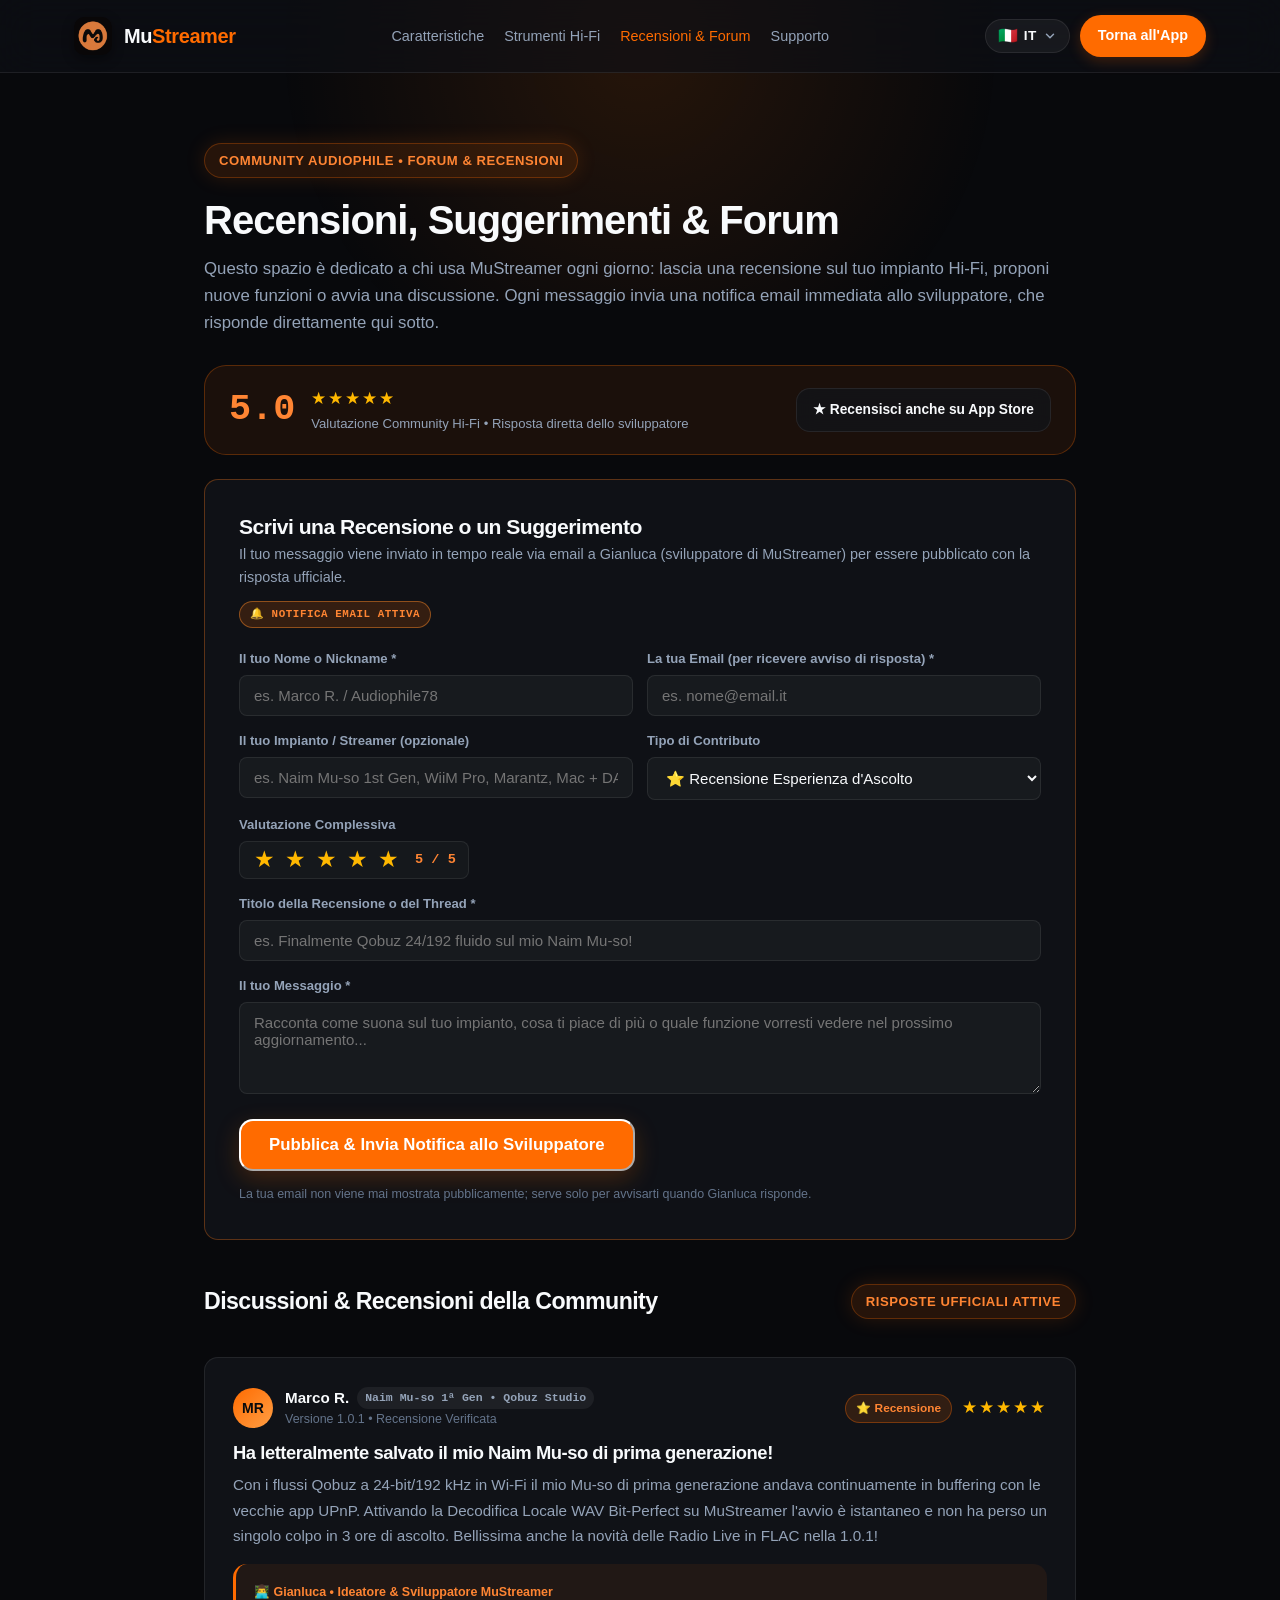
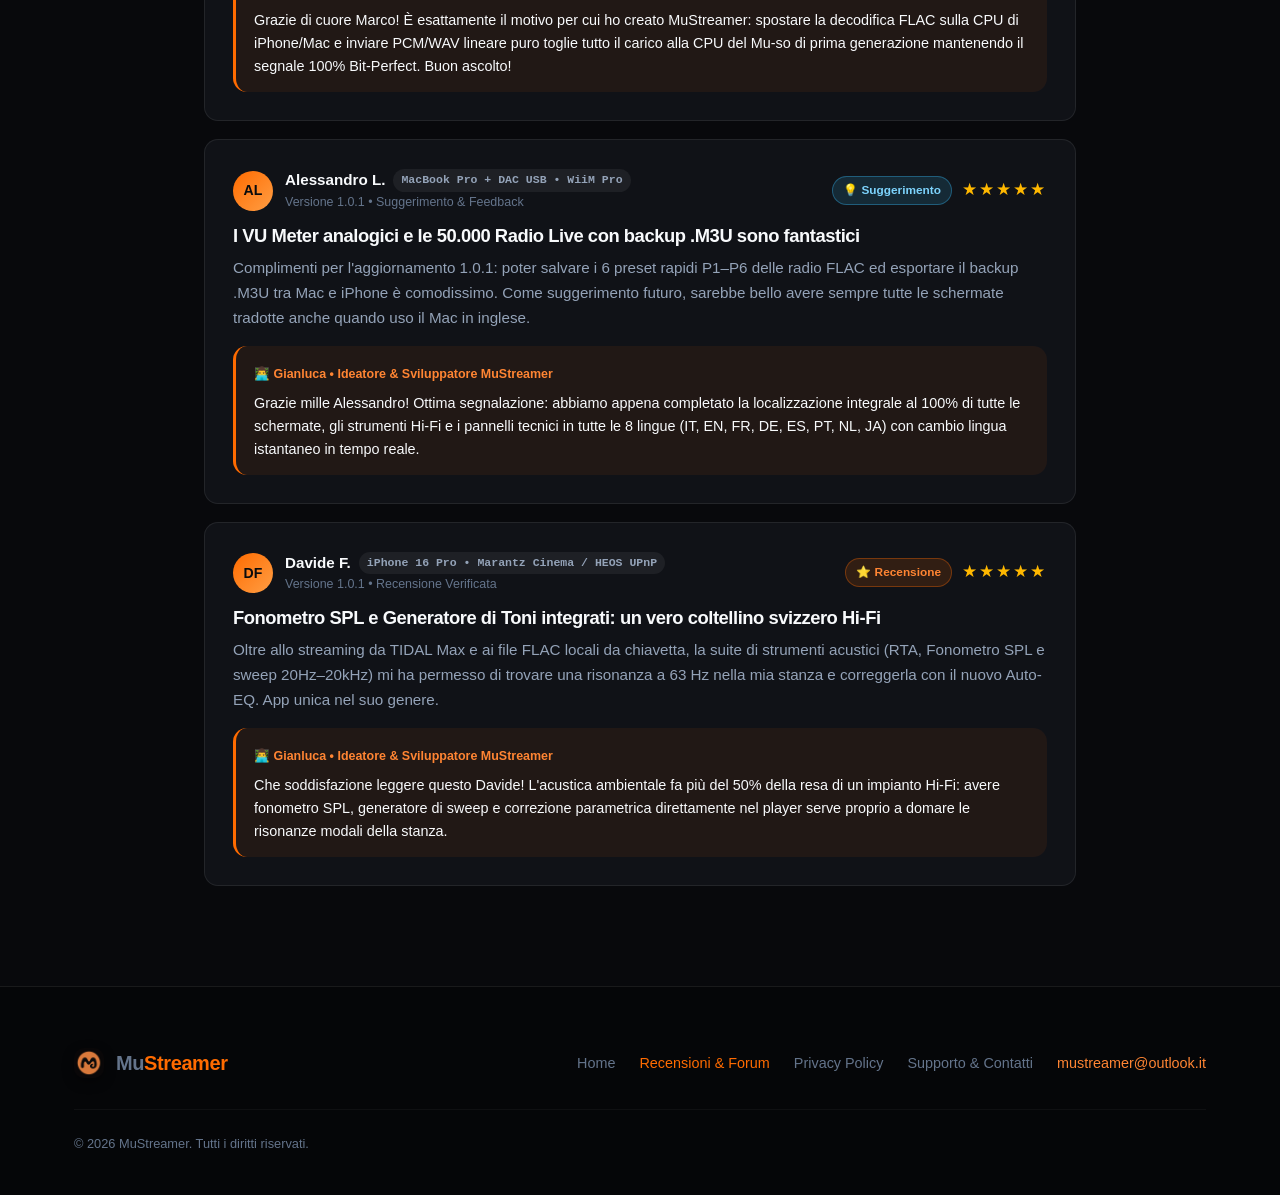
==== commit 425e7d85: "Fix navbar HTML duplicates and responsive breakpoints across all viewports" ====
--- a/community.html
+++ b/community.html
@@ -19,7 +19,7 @@
   <link rel="icon" type="image/png" sizes="192x192" href="/assets/favicon-192.png">
   <link rel="shortcut icon" href="/favicon.ico">
   <link rel="apple-touch-icon" sizes="180x180" href="/assets/apple-touch-icon.png">
-  <link rel="stylesheet" href="style.css?v=20261119b">
+  <link rel="stylesheet" href="style.css?v=20261119c">
 </head>
 <body>
 
--- a/style.css
+++ b/style.css
@@ -149,6 +149,7 @@
   display: flex;
   align-items: center;
   justify-content: space-between;
+  gap: 16px;
   height: 72px;
 }
 
@@ -159,6 +160,8 @@
   font-size: 1.25rem;
   font-weight: 700;
   letter-spacing: -0.02em;
+  flex-shrink: 0;
+  white-space: nowrap;
 }
 
 .brand-icon {
@@ -172,14 +175,17 @@
 .nav-links {
   display: flex;
   align-items: center;
-  gap: 28px;
+  gap: 20px;
   list-style: none;
+  flex-wrap: nowrap;
+  min-width: 0;
 }
 
 .nav-links a {
-  font-size: 0.95rem;
+  font-size: 0.9rem;
   font-weight: 500;
   color: var(--text-secondary);
+  white-space: nowrap;
 }
 
 .nav-links a:hover, .nav-links a.active {
@@ -209,6 +215,7 @@
   display: flex;
   align-items: center;
   gap: 10px;
+  flex-shrink: 0;
 }
 
 .lang-switcher {
@@ -976,7 +983,22 @@
 }
 
 /* Responsive */
-@media (max-width: 768px) {
+@media (max-width: 1240px) {
+  .nav-links {
+    gap: 15px;
+  }
+
+  .nav-links a {
+    font-size: 0.85rem;
+  }
+
+  .header-cta {
+    padding: 8px 14px;
+    font-size: 0.85rem;
+  }
+}
+
+@media (max-width: 1120px) {
   .nav-container {
     display: grid;
     grid-template-columns: 1fr auto 1fr;
@@ -1096,6 +1118,9 @@
     background: var(--border-subtle);
     margin: 6px 8px;
   }
+}
+
+@media (max-width: 768px) {
 
   /* Mobile Page-by-Page View on Index */
   html[data-page="index"] main > section[data-mobile-section] {
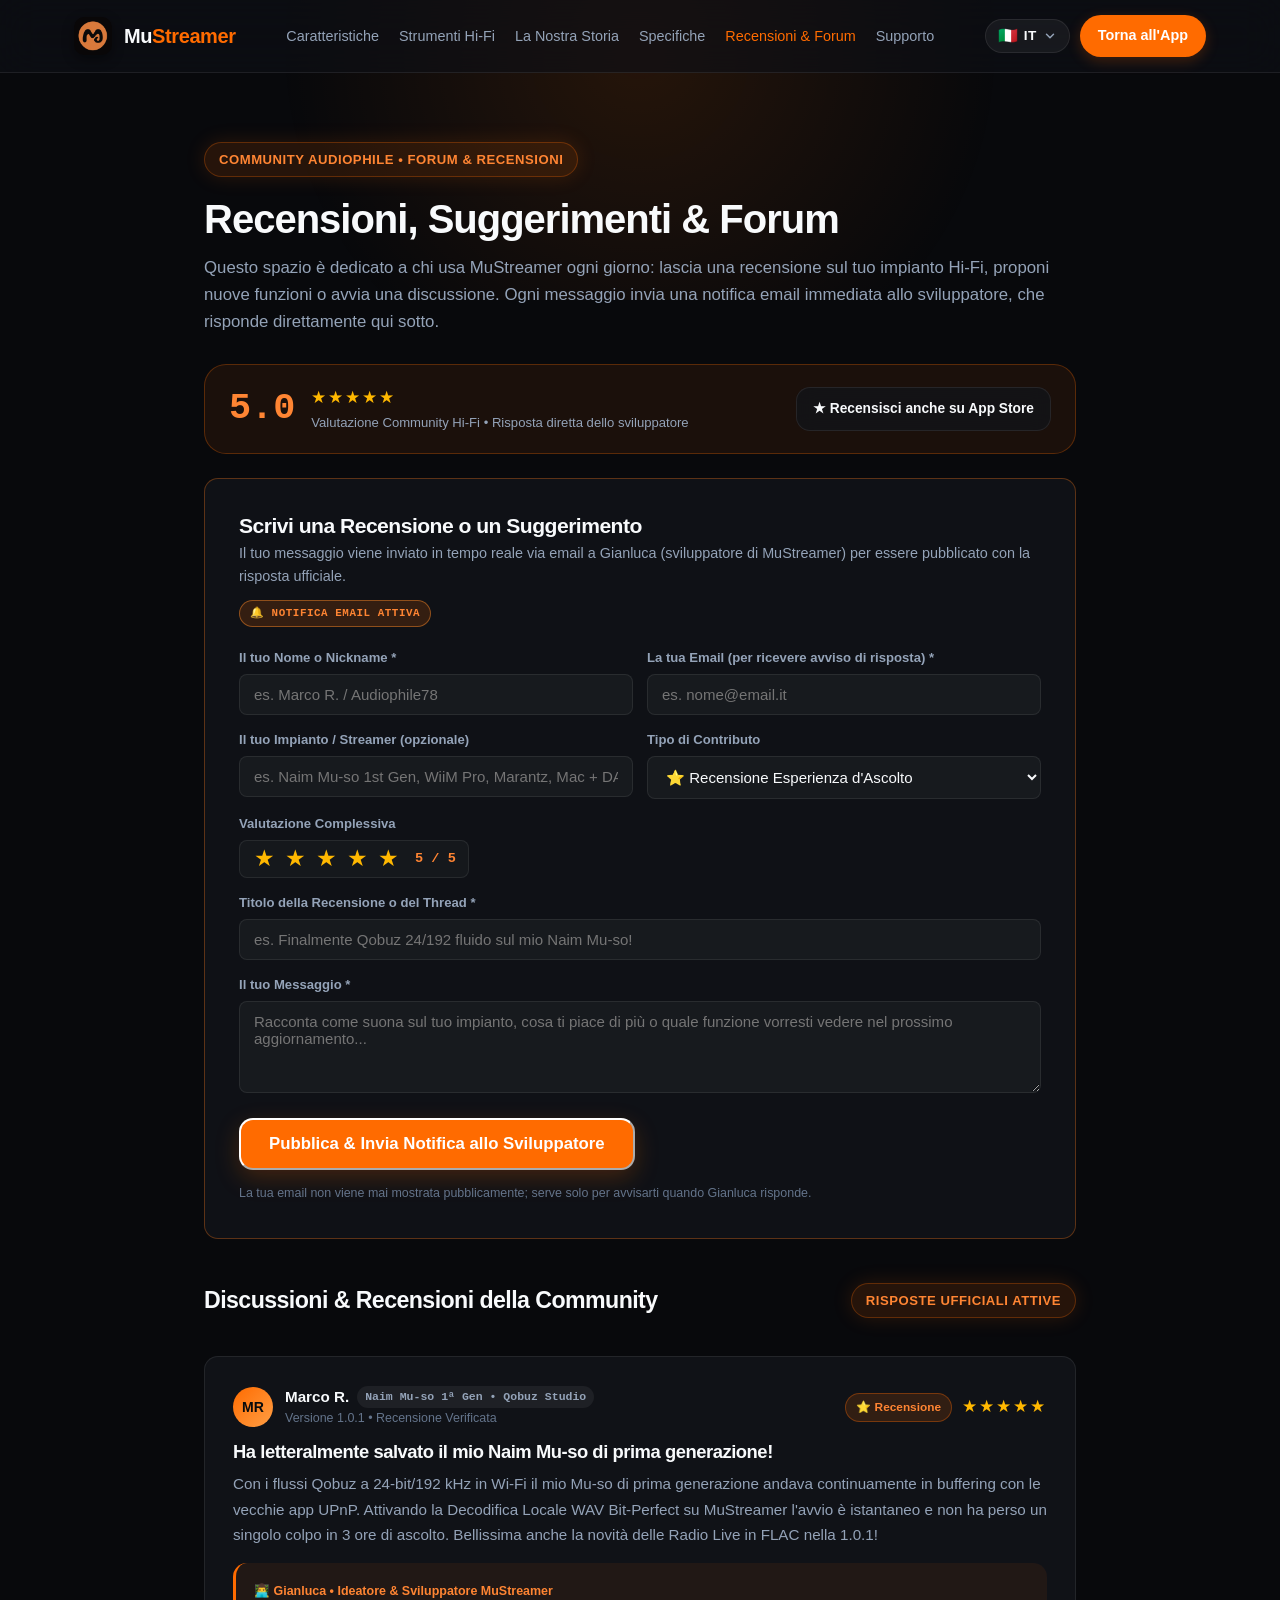
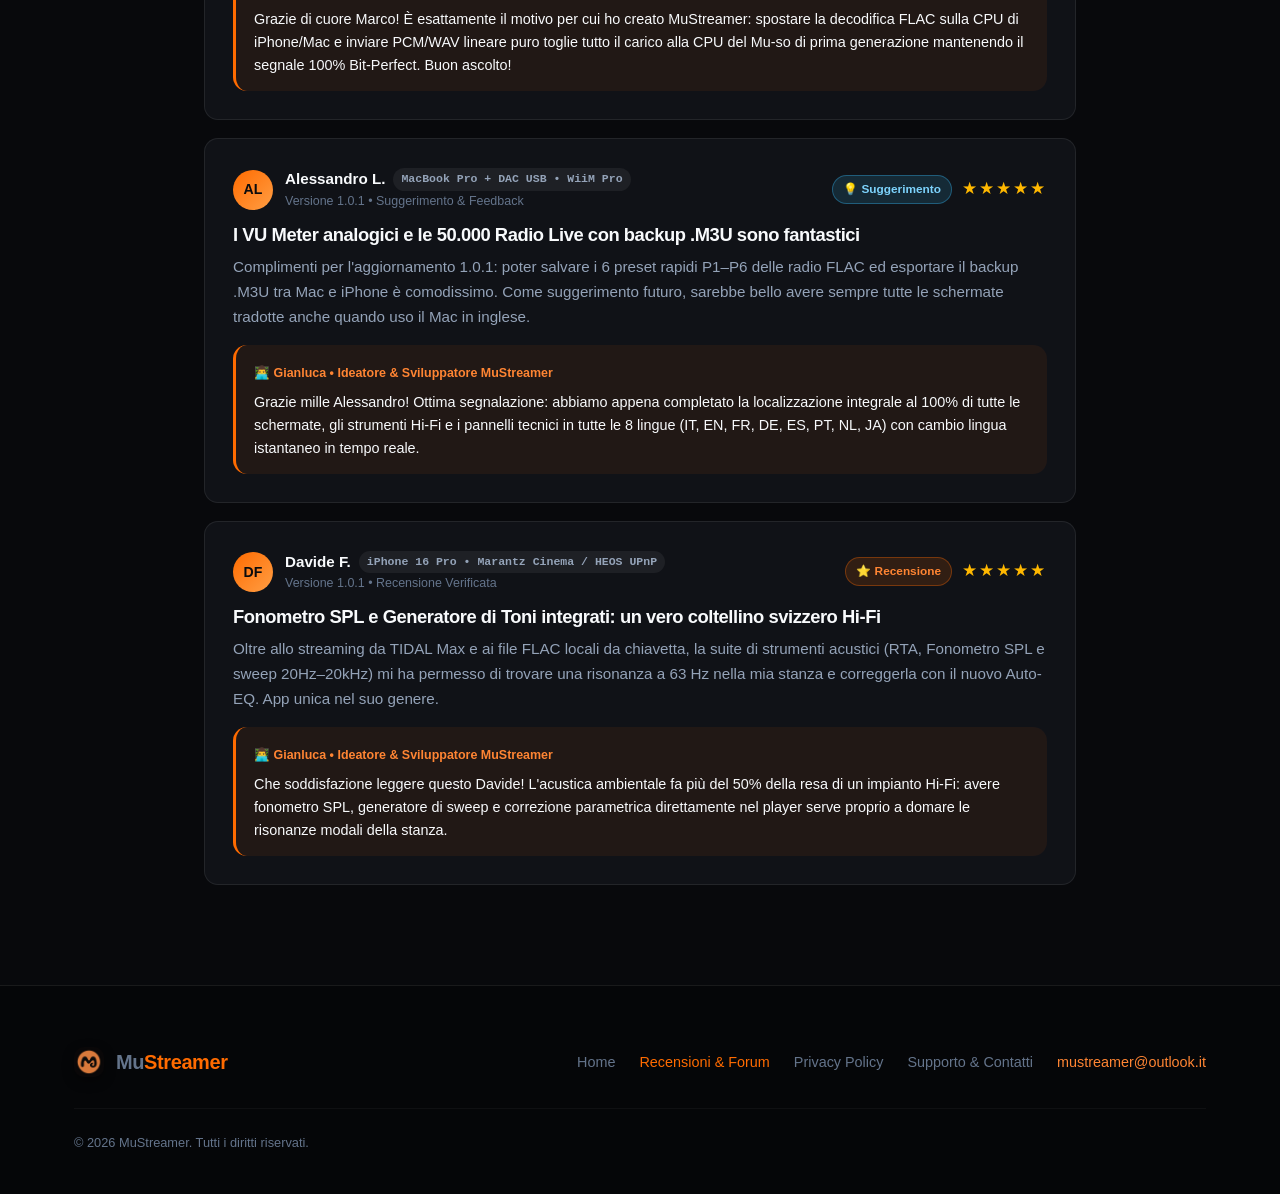
==== commit 6080b7f9: "Unify 6-link navbar across all pages, fix fixed header on scroll, and fix tablet hamburger anchor na" ====
--- a/community.html
+++ b/community.html
@@ -19,7 +19,7 @@
   <link rel="icon" type="image/png" sizes="192x192" href="/assets/favicon-192.png">
   <link rel="shortcut icon" href="/favicon.ico">
   <link rel="apple-touch-icon" sizes="180x180" href="/assets/apple-touch-icon.png">
-  <link rel="stylesheet" href="style.css?v=20261119c">
+  <link rel="stylesheet" href="style.css?v=20261119d">
 </head>
 <body>
 
@@ -78,7 +78,9 @@
       <ul class="nav-links">
         <li><a href="index.html#features" data-i18n="nav.features">Caratteristiche</a></li>
         <li><a href="index.html#audiophile-tools" data-i18n="nav.tools">Strumenti Hi-Fi</a></li>
-        <li><a href="community.html" style="color: var(--accent);" data-i18n="nav.community">Recensioni & Forum</a></li>
+        <li><a href="index.html#story" data-i18n="nav.story">La Nostra Storia</a></li>
+        <li><a href="index.html#specs" data-i18n="nav.specs">Specifiche</a></li>
+        <li><a href="community.html" class="active" style="color: var(--accent);" data-i18n="nav.community">Recensioni & Forum</a></li>
         <li><a href="support.html" data-i18n="nav.support">Supporto</a></li>
       </ul>
       <div class="nav-actions">
@@ -508,7 +510,7 @@
   </script>
 
   <!-- Multilingua i18n -->
-  <script src="i18n.js?v=20261119b"></script>
+  <script src="i18n.js?v=20261119d"></script>
 
   <!-- Statistiche privacy-first (senza cookie) -->
   <script data-goatcounter="https://gian196.goatcounter.com/count"
--- a/style.css
+++ b/style.css
@@ -41,7 +41,12 @@
 html {
   scroll-behavior: smooth;
   color-scheme: dark;
-  overflow-x: hidden;
+  overflow-x: clip;
+}
+
+section[id],
+#download {
+  scroll-margin-top: 84px;
 }
 
 body {
@@ -51,8 +56,9 @@
   line-height: 1.6;
   -webkit-font-smoothing: antialiased;
   -moz-osx-font-smoothing: grayscale;
-  overflow-x: hidden;
+  overflow-x: clip;
   position: relative;
+  padding-top: 72px;
 }
 
 /* Background Ambient Glows */
@@ -135,8 +141,10 @@
 
 /* Header & Navigation */
 header.site-header {
-  position: sticky;
+  position: fixed;
   top: 0;
+  left: 0;
+  right: 0;
   width: 100%;
   background: var(--bg-glass);
   backdrop-filter: blur(20px);
@@ -1229,6 +1237,7 @@
 }
 
 @media (max-width: 540px) {
+  body { padding-top: 62px; }
   .nav-container { height: 62px; }
   .container { padding: 0 14px; }
   .brand { font-size: 1.02rem; gap: 8px; }
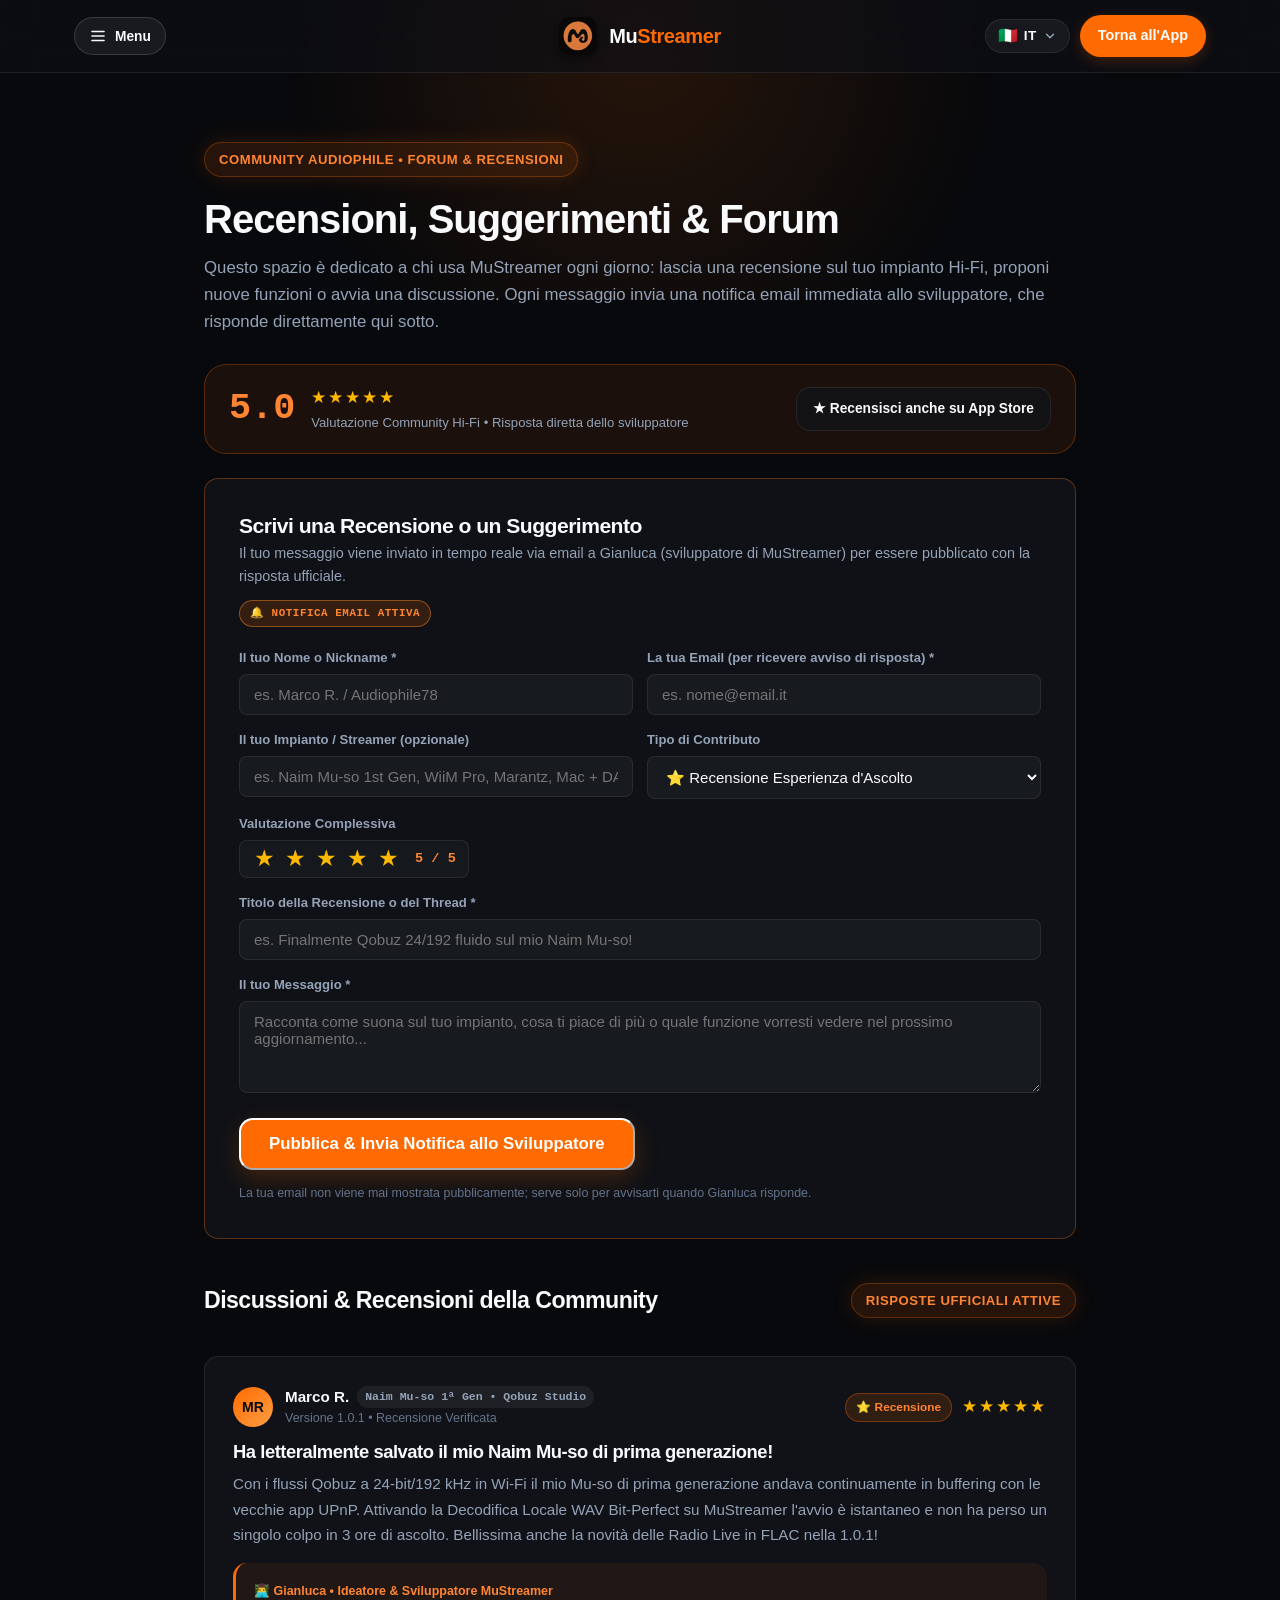
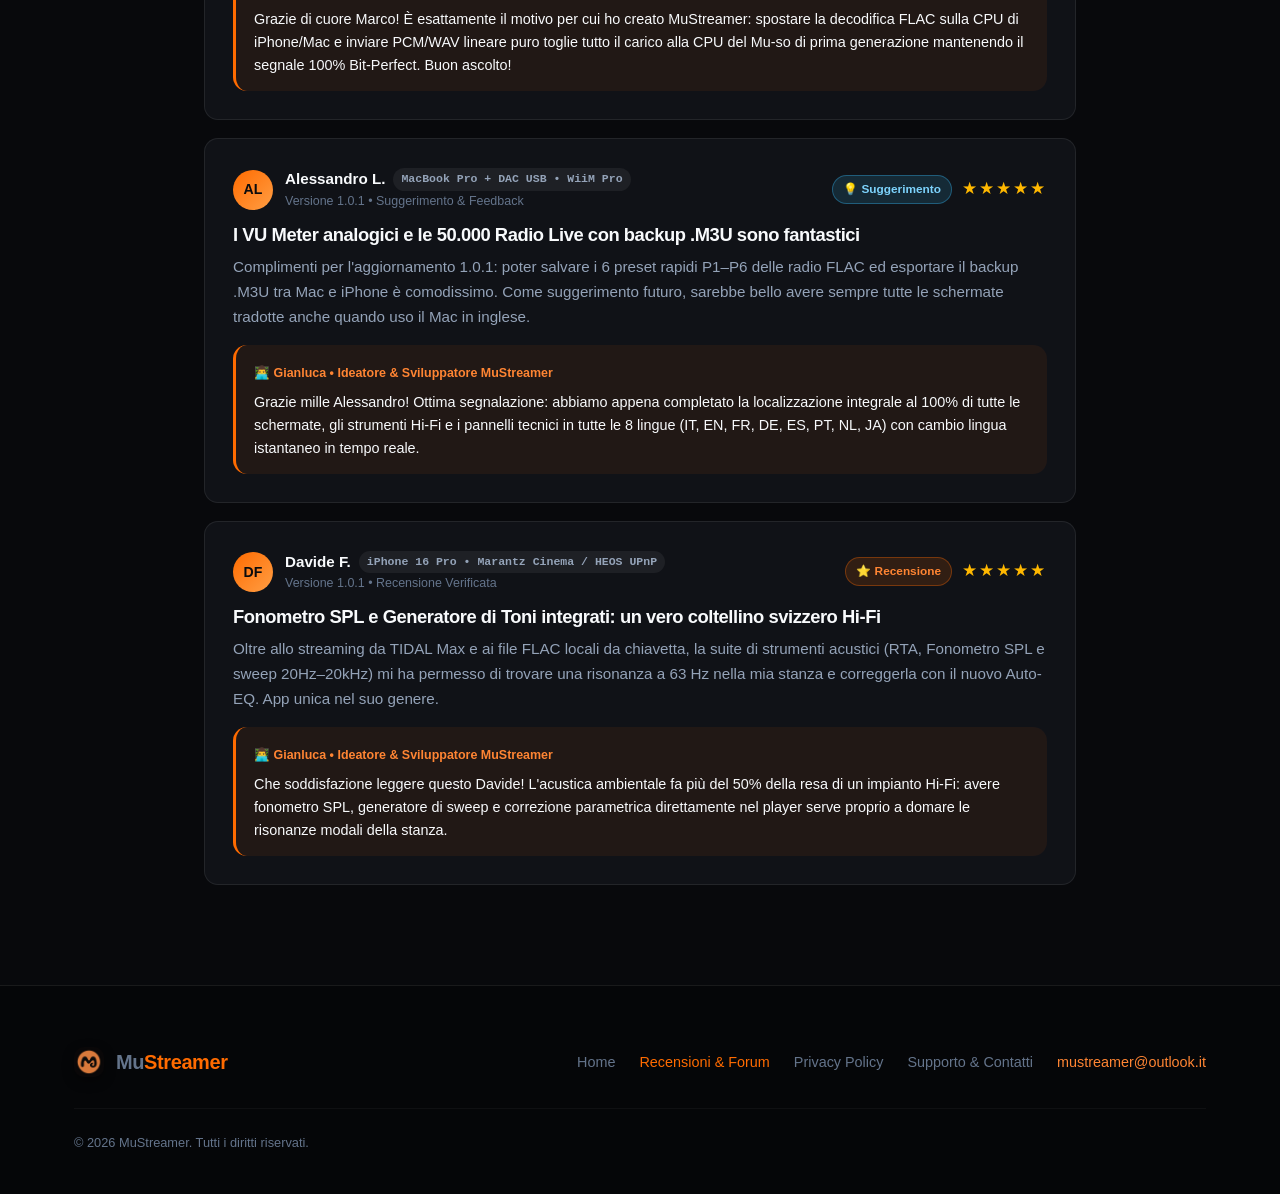
==== commit c438553a: "Remove maintenance banner, add universal hamburger menu and clean mobile view" ====
--- a/community.html
+++ b/community.html
@@ -2,7 +2,9 @@
 <html lang="it" data-page="community">
 <head>
   <meta charset="UTF-8">
-  <meta name="viewport" content="width=device-width, initial-scale=1.0">
+  <meta name="viewport" content="width=device-width, initial-scale=1.0, viewport-fit=cover">
+  <meta name="theme-color" content="#08090c">
+  <meta name="apple-mobile-web-app-status-bar-style" content="black-translucent">
   <meta name="apple-itunes-app" content="app-id=6834350144">
   <title>Recensioni & Forum Suggerimenti — MuStreamer</title>
   <meta id="metaDesc" name="description" content="Forum ufficiale Recensioni e Suggerimenti di MuStreamer: lascia una recensione con stelle, proponi nuove funzioni Hi-Fi e leggi le risposte dirette dello sviluppatore.">
@@ -19,7 +21,7 @@
   <link rel="icon" type="image/png" sizes="192x192" href="/assets/favicon-192.png">
   <link rel="shortcut icon" href="/favicon.ico">
   <link rel="apple-touch-icon" sizes="180x180" href="/assets/apple-touch-icon.png">
-  <link rel="stylesheet" href="style.css?v=20261119d">
+  <link rel="stylesheet" href="style.css?v=20261126">
 </head>
 <body>
 
@@ -33,6 +35,7 @@
             <line x1="4" y1="12" x2="20" y2="12"></line>
             <line x1="4" y1="18" x2="20" y2="18"></line>
           </svg>
+          <span class="menu-btn-label" data-i18n="nav.menu">Menu</span>
           <span class="sr-only" id="currentMobilePage" data-i18n="nav.community">Recensioni & Forum</span>
         </button>
         <div class="mobile-nav-menu" id="mobileNavMenu" role="menu">
@@ -510,7 +513,7 @@
   </script>
 
   <!-- Multilingua i18n -->
-  <script src="i18n.js?v=20261119d"></script>
+  <script src="i18n.js?v=20261126"></script>
 
   <!-- Statistiche privacy-first (senza cookie) -->
   <script data-goatcounter="https://gian196.goatcounter.com/count"
--- a/style.css
+++ b/style.css
@@ -154,9 +154,9 @@
 }
 
 .nav-container {
-  display: flex;
-  align-items: center;
-  justify-content: space-between;
+  display: grid;
+  grid-template-columns: 1fr auto 1fr;
+  align-items: center;
   gap: 16px;
   height: 72px;
 }
@@ -170,6 +170,7 @@
   letter-spacing: -0.02em;
   flex-shrink: 0;
   white-space: nowrap;
+  justify-self: center;
 }
 
 .brand-icon {
@@ -181,23 +182,7 @@
 }
 
 .nav-links {
-  display: flex;
-  align-items: center;
-  gap: 20px;
-  list-style: none;
-  flex-wrap: nowrap;
-  min-width: 0;
-}
-
-.nav-links a {
-  font-size: 0.9rem;
-  font-weight: 500;
-  color: var(--text-secondary);
-  white-space: nowrap;
-}
-
-.nav-links a:hover, .nav-links a.active {
-  color: var(--text-primary);
+  display: none;
 }
 
 .header-cta {
@@ -224,6 +209,7 @@
   align-items: center;
   gap: 10px;
   flex-shrink: 0;
+  justify-self: end;
 }
 
 .lang-switcher {
@@ -480,7 +466,7 @@
 .hero-mac-tip {
   font-size: 0.8rem;
   color: var(--text-muted);
-  max-width: 660px;
+  max-width: 820px;
   margin: 8px auto 0;
   line-height: 1.45;
 }
@@ -959,10 +945,120 @@
   padding-top: 24px;
 }
 
-/* Mobile Navigation Dropdown & Pager (Desktop defaults: hidden) */
+/* Universal Hamburger Navigation & Mobile Section Pager */
 .mobile-nav-switcher {
+  display: block;
+  position: relative;
+  justify-self: start;
+}
+
+.mobile-nav-btn {
+  display: inline-flex;
+  align-items: center;
+  justify-content: center;
+  gap: 8px;
+  height: 38px;
+  padding: 0 14px;
+  border-radius: 9999px;
+  background: rgba(255, 255, 255, 0.06);
+  border: 1px solid rgba(255, 255, 255, 0.14);
+  color: var(--text-primary);
+  font-family: inherit;
+  cursor: pointer;
+  transition: var(--transition);
+}
+
+.menu-btn-label {
+  font-size: 0.86rem;
+  font-weight: 600;
+}
+
+.mobile-nav-btn:hover,
+.mobile-nav-switcher.open .mobile-nav-btn {
+  background: rgba(255, 107, 0, 0.18);
+  border-color: var(--accent);
+  box-shadow: 0 0 14px rgba(255, 107, 0, 0.22);
+  color: var(--accent-light);
+}
+
+.mobile-nav-icon {
+  flex-shrink: 0;
+}
+
+.mobile-nav-menu {
+  position: absolute;
+  top: calc(100% + 10px);
+  left: 0;
+  right: auto;
+  min-width: 245px;
+  padding: 6px;
+  background: rgba(14, 17, 24, 0.96);
+  backdrop-filter: blur(24px);
+  -webkit-backdrop-filter: blur(24px);
+  border: 1px solid rgba(255, 255, 255, 0.14);
+  border-radius: var(--radius-md);
+  box-shadow: 0 18px 42px rgba(0, 0, 0, 0.7), 0 0 24px rgba(255, 107, 0, 0.1);
+  opacity: 0;
+  visibility: hidden;
+  transform: translateY(-6px) scale(0.98);
+  transition: opacity 0.18s ease, transform 0.18s ease, visibility 0.18s ease;
+  z-index: 1250;
+}
+
+.mobile-nav-switcher.open .mobile-nav-menu {
+  opacity: 1;
+  visibility: visible;
+  transform: translateY(0) scale(1);
+}
+
+.mobile-nav-option {
+  width: 100%;
+  display: flex;
+  align-items: center;
+  justify-content: space-between;
+  gap: 10px;
+  padding: 10px 12px;
+  border-radius: var(--radius-sm);
+  color: var(--text-secondary);
+  font-size: 0.9rem;
+  font-weight: 500;
+  text-decoration: none;
+  transition: background 0.15s ease, color 0.15s ease;
+}
+
+.mobile-nav-option:hover {
+  background: rgba(255, 255, 255, 0.07);
+  color: var(--text-primary);
+}
+
+.mobile-nav-option.active {
+  background: rgba(255, 107, 0, 0.16);
+  color: var(--accent-light);
+  font-weight: 600;
+}
+
+.mobile-nav-opt-dot {
+  width: 7px;
+  height: 7px;
+  border-radius: 50%;
+  background: var(--accent);
+  box-shadow: 0 0 8px var(--accent);
+  opacity: 0;
+  flex-shrink: 0;
+}
+
+.mobile-nav-option.active .mobile-nav-opt-dot {
+  opacity: 1;
+}
+
+.mobile-nav-divider {
+  height: 1px;
+  background: var(--border-subtle);
+  margin: 6px 8px;
+}
+
+.mobile-platforms-toggle {
   display: none;
-  position: relative;
 }
 
 .mobile-section-pager {
@@ -990,145 +1086,184 @@
   margin-bottom: 12px;
 }
 
-/* Responsive */
-@media (max-width: 1240px) {
-  .nav-links {
-    gap: 15px;
-  }
-
-  .nav-links a {
-    font-size: 0.85rem;
-  }
-
-  .header-cta {
-    padding: 8px 14px;
-    font-size: 0.85rem;
-  }
-}
-
-@media (max-width: 1120px) {
-  .nav-container {
-    display: grid;
-    grid-template-columns: 1fr auto 1fr;
-    align-items: center;
-  }
-
-  .mobile-nav-switcher {
-    display: block;
-    justify-self: start;
-  }
-
-  .brand {
-    justify-self: center;
-  }
-
-  .nav-links { display: none; }
-  .header-cta { display: none; }
-
-  .nav-actions {
-    justify-self: end;
-  }
-
+@media (max-width: 640px) {
   .mobile-nav-btn {
-    display: inline-flex;
-    align-items: center;
-    justify-content: center;
     width: 38px;
     height: 38px;
     padding: 0;
     border-radius: 11px;
-    background: rgba(255, 255, 255, 0.06);
-    border: 1px solid rgba(255, 255, 255, 0.14);
-    color: var(--text-primary);
+  }
+
+  .menu-btn-label {
+    display: none;
+  }
+}
+
+@media (max-width: 768px) {
+  .header-cta {
+    display: none;
+  }
+
+  /* Clean Smartphone Hero Layout (OS-aware single flagship CTA + toggle) */
+  .hero {
+    padding: 20px 0 28px;
+  }
+
+  .hero h1 {
+    font-size: clamp(1.7rem, 7vw, 2.1rem);
+    margin: 14px 0 12px;
+    line-height: 1.12;
+  }
+
+  .hero p.lead {
+    font-size: 0.92rem;
+    line-height: 1.55;
+    margin-bottom: 18px;
+  }
+
+  .hero-actions {
+    display: flex;
+    flex-direction: column;
+    gap: 10px;
+    margin-bottom: 12px;
+  }
+
+  html:not(.device-android) .hero-actions:not(.show-all-downloads) .hero-cta-android,
+  html:not(.device-android) .hero-actions:not(.show-all-downloads) .hero-cta-mac-store,
+  html:not(.device-android) .hero-actions:not(.show-all-downloads) .hero-cta-mac-dmg,
+  html:not(.device-android) .hero-actions:not(.show-all-downloads) .hero-cta-windows {
+    display: none;
+  }
+
+  html.device-android .hero-actions:not(.show-all-downloads) .hero-cta-ios,
+  html.device-android .hero-actions:not(.show-all-downloads) .hero-cta-mac-store,
+  html.device-android .hero-actions:not(.show-all-downloads) .hero-cta-mac-dmg,
+  html.device-android .hero-actions:not(.show-all-downloads) .hero-cta-windows {
+    display: none;
+  }
+
+  html:not(.device-android) .hero-actions .hero-cta-ios,
+  html.device-android .hero-actions .hero-cta-android {
+    grid-column: 1 / -1;
+    order: -2;
+    width: 100%;
+    max-width: 340px;
+    margin: 0 auto;
+    justify-content: center;
+    background: linear-gradient(135deg, #ff6b00 0%, #ff8533 100%);
+    border-color: rgba(255, 190, 140, 0.55);
+    box-shadow: 0 10px 28px rgba(255, 107, 0, 0.36);
+    padding: 13px 20px;
+  }
+
+  html:not(.device-android) .hero-actions .hero-cta-ios .caption,
+  html.device-android .hero-actions .hero-cta-android .caption {
+    color: rgba(255, 255, 255, 0.88);
+  }
+
+  .hero-actions .hero-cta-discover {
+    grid-column: 1 / -1;
+    order: -1;
+    width: 100%;
+    max-width: 340px;
+    margin: 0 auto;
+    justify-content: center;
+    padding: 11px 18px;
+    font-size: 0.92rem;
+    border-radius: var(--radius-md);
+  }
+
+  .hero-actions.show-all-downloads {
+    display: grid;
+    grid-template-columns: repeat(2, minmax(0, 1fr));
+    max-width: 420px;
+    margin-left: auto;
+    margin-right: auto;
+  }
+
+  .hero-actions.show-all-downloads .app-store-btn,
+  .hero-actions.show-all-downloads .btn-secondary {
+    width: 100%;
+    max-width: none;
+    justify-content: center;
+  }
+
+  .mobile-platforms-toggle {
+    display: inline-flex;
+    align-items: center;
+    justify-content: center;
+    gap: 7px;
+    margin: 2px auto 10px;
+    padding: 7px 14px;
+    border-radius: 9999px;
+    background: rgba(255, 255, 255, 0.05);
+    border: 1px solid var(--border-subtle);
+    color: var(--text-secondary);
     font-family: inherit;
+    font-size: 0.78rem;
+    font-weight: 600;
     cursor: pointer;
     transition: var(--transition);
   }
 
-  .mobile-nav-btn:hover,
-  .mobile-nav-switcher.open .mobile-nav-btn {
-    background: rgba(255, 107, 0, 0.18);
-    border-color: var(--accent);
-    box-shadow: 0 0 14px rgba(255, 107, 0, 0.22);
+  .mobile-platforms-toggle .toggle-chevron {
+    transition: transform 0.2s ease;
+  }
+
+  .mobile-platforms-toggle[aria-expanded="true"] .toggle-chevron {
+    transform: rotate(180deg);
     color: var(--accent-light);
   }
 
-  .mobile-nav-icon {
-    flex-shrink: 0;
-  }
-
-  .mobile-nav-menu {
-    position: absolute;
-    top: calc(100% + 10px);
-    left: 0;
-    right: auto;
-    min-width: 225px;
-    padding: 6px;
-    background: #0e1118;
-    border: 1px solid rgba(255, 255, 255, 0.14);
-    border-radius: var(--radius-md);
-    box-shadow: 0 18px 42px rgba(0, 0, 0, 0.7), 0 0 24px rgba(255, 107, 0, 0.1);
-    opacity: 0;
-    visibility: hidden;
-    transform: translateY(-6px) scale(0.98);
-    transition: opacity 0.18s ease, transform 0.18s ease, visibility 0.18s ease;
-    z-index: 1250;
-  }
-
-  .mobile-nav-switcher.open .mobile-nav-menu {
-    opacity: 1;
-    visibility: visible;
-    transform: translateY(0) scale(1);
-  }
-
-  .mobile-nav-option {
+  .coming-soon-badge.ecosystem-live-badge,
+  .hero-subtitle,
+  .hero-mac-tip,
+  .whats-new-strip,
+  .platforms-pill-row {
+    display: none;
+  }
+
+  html.device-android .hero-mac-tip,
+  .hero-actions.show-all-downloads ~ .hero-mac-tip {
+    display: block;
+    font-size: 0.74rem;
+    opacity: 0.85;
+    margin-top: 8px;
+  }
+
+  .platforms-section {
+    padding: 34px 0 18px;
+  }
+
+  .platforms-grid {
+    grid-template-columns: 1fr;
+    gap: 16px;
+    margin-top: 22px;
+  }
+
+  .platform-card {
+    padding: 18px 16px;
+    gap: 12px;
+  }
+
+  .platform-card h3 {
+    font-size: 1.18rem;
+  }
+
+  .platform-card > p {
+    font-size: 0.88rem;
+  }
+
+  .platform-bullets {
+    font-size: 0.84rem;
+    gap: 6px;
+  }
+
+  .platform-action-btn {
     width: 100%;
-    display: flex;
-    align-items: center;
-    justify-content: space-between;
-    gap: 10px;
-    padding: 10px 12px;
-    border-radius: var(--radius-sm);
-    color: var(--text-secondary);
-    font-size: 0.9rem;
-    font-weight: 500;
-    text-decoration: none;
-    transition: background 0.15s ease, color 0.15s ease;
-  }
-
-  .mobile-nav-option:hover {
-    background: rgba(255, 255, 255, 0.07);
-    color: var(--text-primary);
-  }
-
-  .mobile-nav-option.active {
-    background: rgba(255, 107, 0, 0.16);
-    color: var(--accent-light);
-    font-weight: 600;
-  }
-
-  .mobile-nav-opt-dot {
-    width: 7px;
-    height: 7px;
-    border-radius: 50%;
-    background: var(--accent);
-    box-shadow: 0 0 8px var(--accent);
-    opacity: 0;
-    flex-shrink: 0;
-  }
-
-  .mobile-nav-option.active .mobile-nav-opt-dot {
-    opacity: 1;
-  }
-
-  .mobile-nav-divider {
-    height: 1px;
-    background: var(--border-subtle);
-    margin: 6px 8px;
-  }
-}
-
-@media (max-width: 768px) {
+    justify-content: center;
+    padding: 12px 16px;
+  }
 
   /* Mobile Page-by-Page View on Index */
   html[data-page="index"] main > section[data-mobile-section] {
@@ -1546,3 +1681,967 @@
     grid-template-columns: 1fr;
   }
 }
+
+/* ==========================================================================
+   Interactive Bit-Perfect Signal Path Showcase
+   ========================================================================== */
+.signal-path-panel {
+  margin-top: 44px;
+  padding: clamp(24px, 4vw, 38px);
+  border-radius: var(--radius-xl);
+  background: linear-gradient(160deg, rgba(255, 107, 0, 0.08) 0%, rgba(16, 19, 27, 0.94) 45%, rgba(11, 13, 19, 0.98) 100%);
+  border: 1px solid rgba(255, 122, 24, 0.32);
+  box-shadow: 0 24px 60px rgba(0, 0, 0, 0.52), inset 0 1px 0 rgba(255, 255, 255, 0.06);
+}
+
+.signal-path-head {
+  display: flex;
+  flex-wrap: wrap;
+  align-items: flex-end;
+  justify-content: space-between;
+  gap: 20px;
+  margin-bottom: 28px;
+}
+
+.signal-path-eyebrow {
+  display: inline-flex;
+  align-items: center;
+  gap: 8px;
+  font-family: var(--font-mono);
+  font-size: 0.72rem;
+  font-weight: 700;
+  letter-spacing: 0.08em;
+  color: var(--accent-light);
+  margin-bottom: 8px;
+}
+
+.signal-live-dot {
+  width: 8px;
+  height: 8px;
+  border-radius: 50%;
+  background: #22c55e;
+  box-shadow: 0 0 10px rgba(34, 197, 94, 0.8);
+  animation: pulse 2.2s infinite;
+}
+
+.signal-path-head h3 {
+  font-size: clamp(1.32rem, 2.4vw, 1.72rem);
+  margin-bottom: 6px;
+}
+
+.signal-path-head p {
+  color: var(--text-secondary);
+  font-size: 0.94rem;
+  max-width: 620px;
+}
+
+.signal-mode-switch {
+  display: inline-flex;
+  flex-wrap: wrap;
+  gap: 6px;
+  padding: 5px;
+  border-radius: 9999px;
+  background: rgba(255, 255, 255, 0.05);
+  border: 1px solid var(--border-subtle);
+}
+
+.signal-mode-btn {
+  border: none;
+  background: transparent;
+  color: var(--text-secondary);
+  font-family: inherit;
+  font-size: 0.82rem;
+  font-weight: 600;
+  padding: 9px 15px;
+  border-radius: 9999px;
+  cursor: pointer;
+  white-space: nowrap;
+  transition: var(--transition);
+}
+
+.signal-mode-btn:hover {
+  color: var(--text-primary);
+}
+
+.signal-mode-btn.active {
+  background: var(--accent);
+  color: #fff;
+  box-shadow: 0 4px 16px var(--accent-glow);
+}
+
+.signal-path-panel[data-signal-mode="wav"] .sp-flac-only,
+.signal-path-panel[data-signal-mode="wav"] .sp-cloud-only {
+  display: none;
+}
+
+.signal-path-panel[data-signal-mode="flac"] .sp-wav-only,
+.signal-path-panel[data-signal-mode="flac"] .sp-cloud-only {
+  display: none;
+}
+
+.signal-path-panel[data-signal-mode="cloud"] .sp-wav-only,
+.signal-path-panel[data-signal-mode="cloud"] .sp-flac-only {
+  display: none;
+}
+
+.signal-chain {
+  display: grid;
+  grid-template-columns: minmax(0, 1fr) 36px minmax(0, 1fr) 36px minmax(0, 1fr) 36px minmax(0, 1fr);
+  align-items: stretch;
+  gap: 0;
+}
+
+.signal-node {
+  position: relative;
+  padding: 20px 18px;
+  border-radius: var(--radius-md);
+  background: rgba(255, 255, 255, 0.03);
+  border: 1px solid var(--border-subtle);
+  display: flex;
+  flex-direction: column;
+  gap: 6px;
+  transition: border-color 0.25s ease, transform 0.25s ease;
+}
+
+.signal-node:hover {
+  border-color: rgba(255, 133, 51, 0.45);
+  transform: translateY(-2px);
+}
+
+.signal-node-core {
+  background: linear-gradient(165deg, rgba(255, 107, 0, 0.14) 0%, rgba(255, 107, 0, 0.04) 100%);
+  border-color: rgba(255, 133, 51, 0.45);
+}
+
+.signal-node-out {
+  background: linear-gradient(165deg, rgba(34, 197, 94, 0.11) 0%, rgba(255, 255, 255, 0.03) 100%);
+  border-color: rgba(34, 197, 94, 0.32);
+}
+
+.signal-node-step {
+  position: absolute;
+  top: 12px;
+  right: 14px;
+  font-family: var(--font-mono);
+  font-size: 0.72rem;
+  font-weight: 700;
+  color: var(--text-muted);
+}
+
+.signal-node-icon {
+  font-size: 1.45rem;
+  line-height: 1;
+  margin-bottom: 4px;
+}
+
+.signal-node-kicker {
+  font-family: var(--font-mono);
+  font-size: 0.68rem;
+  font-weight: 700;
+  text-transform: uppercase;
+  letter-spacing: 0.05em;
+  color: var(--accent-light);
+}
+
+.signal-node-out .signal-node-kicker {
+  color: #4ade80;
+}
+
+.signal-node-title {
+  font-size: 0.98rem;
+  font-weight: 700;
+  color: var(--text-primary);
+  line-height: 1.3;
+}
+
+.signal-node-meta {
+  font-size: 0.8rem;
+  color: var(--text-secondary);
+  line-height: 1.45;
+  margin-top: auto;
+  padding-top: 4px;
+}
+
+.signal-connector {
+  display: flex;
+  align-items: center;
+  justify-content: center;
+  position: relative;
+}
+
+.signal-line {
+  position: absolute;
+  left: 2px;
+  right: 8px;
+  height: 2px;
+  background: linear-gradient(90deg, rgba(255, 107, 0, 0.25), rgba(255, 133, 51, 0.85));
+}
+
+.signal-arrow {
+  position: relative;
+  z-index: 1;
+  font-family: var(--font-mono);
+  font-size: 0.95rem;
+  font-weight: 800;
+  color: var(--accent-light);
+  background: #10131b;
+  padding: 0 3px;
+}
+
+.signal-path-note {
+  margin-top: 22px;
+  padding: 16px 20px;
+  border-radius: var(--radius-md);
+  background: rgba(255, 255, 255, 0.03);
+  border: 1px solid var(--border-subtle);
+  display: flex;
+  flex-direction: column;
+  gap: 8px;
+}
+
+.signal-note-badge {
+  align-self: flex-start;
+  font-family: var(--font-mono);
+  font-size: 0.68rem;
+  font-weight: 700;
+  letter-spacing: 0.05em;
+  padding: 4px 10px;
+  border-radius: 9999px;
+  background: rgba(255, 107, 0, 0.16);
+  border: 1px solid rgba(255, 133, 51, 0.36);
+  color: var(--accent-light);
+}
+
+.signal-path-note p {
+  font-size: 0.9rem;
+  color: var(--text-secondary);
+  line-height: 1.55;
+}
+
+@media (max-width: 1024px) {
+  .signal-chain {
+    grid-template-columns: 1fr;
+    gap: 8px;
+  }
+
+  .signal-connector {
+    height: 24px;
+  }
+
+  .signal-line {
+    left: 50%;
+    right: auto;
+    top: 0;
+    bottom: 0;
+    width: 2px;
+    height: auto;
+    transform: translateX(-50%);
+    background: linear-gradient(180deg, rgba(255, 107, 0, 0.25), rgba(255, 133, 51, 0.85));
+  }
+
+  .signal-arrow {
+    transform: rotate(90deg);
+  }
+}
+
+@media (max-width: 540px) {
+  .signal-mode-switch {
+    display: grid;
+    grid-template-columns: repeat(2, minmax(0, 1fr));
+    gap: 4px;
+    width: 100%;
+    padding: 4px;
+    border-radius: 14px;
+  }
+
+  .signal-mode-btn {
+    padding: 9px 6px;
+    font-size: 0.74rem;
+    line-height: 1.25;
+    white-space: normal;
+    text-align: center;
+    border-radius: 10px;
+  }
+}
+
+/* ==========================================================================
+   iPhone & Mobile Native-Feel Polish (Floating iOS Dock, Safe Areas, Touch)
+   ========================================================================== */
+.ios-bottom-dock {
+  display: none;
+}
+
+@media (max-width: 768px) {
+  html,
+  body {
+    -webkit-tap-highlight-color: transparent;
+  }
+
+  header.site-header {
+    padding-top: env(safe-area-inset-top);
+  }
+
+  body {
+    padding-top: calc(72px + env(safe-area-inset-top));
+  }
+
+  /* Tactile iOS press states */
+  .app-store-btn:active,
+  .btn-primary:active,
+  .btn-secondary:active,
+  .mobile-nav-btn:active,
+  .lang-btn:active,
+  .mobile-pager-btn:active,
+  .signal-mode-btn:active,
+  .ios-dock-item:active {
+    transform: scale(0.96);
+  }
+
+  /* Floating Frosted-Glass iOS Bottom Tab Bar */
+  .ios-bottom-dock {
+    display: block;
+    position: fixed;
+    left: 50%;
+    bottom: calc(10px + env(safe-area-inset-bottom));
+    transform: translateX(-50%);
+    width: calc(100% - 20px);
+    max-width: 440px;
+    z-index: 1100;
+    pointer-events: auto;
+  }
+
+  .ios-dock-inner {
+    display: grid;
+    grid-template-columns: repeat(5, minmax(0, 1fr));
+    align-items: center;
+    gap: 2px;
+    padding: 5px;
+    border-radius: 22px;
+    background: rgba(13, 16, 23, 0.84);
+    backdrop-filter: blur(22px) saturate(175%);
+    -webkit-backdrop-filter: blur(22px) saturate(175%);
+    border: 1px solid rgba(255, 255, 255, 0.13);
+    box-shadow: 0 14px 36px rgba(0, 0, 0, 0.62), inset 0 1px 0 rgba(255, 255, 255, 0.08);
+  }
+
+  .ios-dock-item {
+    display: flex;
+    flex-direction: column;
+    align-items: center;
+    justify-content: center;
+    gap: 3px;
+    min-height: 50px;
+    padding: 6px 4px;
+    border-radius: 17px;
+    color: var(--text-secondary);
+    text-decoration: none;
+    transition: background 0.18s ease, color 0.18s ease, transform 0.14s ease;
+    min-width: 0;
+  }
+
+  .ios-dock-icon {
+    display: flex;
+    align-items: center;
+    justify-content: center;
+    width: 21px;
+    height: 21px;
+  }
+
+  .ios-dock-icon svg {
+    width: 19px;
+    height: 19px;
+  }
+
+  .ios-dock-label {
+    font-size: 0.65rem;
+    font-weight: 600;
+    line-height: 1.1;
+    letter-spacing: 0.01em;
+    white-space: nowrap;
+    overflow: hidden;
+    text-overflow: ellipsis;
+    max-width: 100%;
+  }
+
+  .ios-dock-item.active {
+    background: rgba(255, 107, 0, 0.18);
+    color: var(--accent-light);
+    box-shadow: inset 0 0 0 1px rgba(255, 133, 51, 0.32);
+  }
+
+  .ios-dock-item.active .ios-dock-label {
+    font-weight: 700;
+  }
+
+  /* Leave generous room below footer for floating dock + iPhone Home Indicator */
+  .mobile-section-pager {
+    padding: 4px 0 28px;
+  }
+
+  footer.site-footer {
+    padding-bottom: calc(96px + env(safe-area-inset-bottom));
+  }
+
+  /* Prevent iOS Safari forced auto-zoom on inputs (< 16px triggers zoom) */
+  .community-field input,
+  .community-field select,
+  .community-field textarea {
+    font-size: 16px;
+    padding: 12px 14px;
+    border-radius: 12px;
+  }
+
+  .star-btn {
+    min-width: 38px;
+    min-height: 38px;
+    display: inline-flex;
+    align-items: center;
+    justify-content: center;
+  }
+
+  .community-stats-bar {
+    padding: 16px;
+    gap: 14px;
+  }
+
+  .community-stats-bar .btn-secondary {
+    width: 100%;
+    justify-content: center;
+    padding: 11px 16px;
+    font-size: 0.9rem;
+  }
+
+  .community-form-footer .btn-primary {
+    width: 100%;
+    justify-content: center;
+    text-align: center;
+    padding: 14px 18px;
+    font-size: 0.96rem;
+  }
+
+  .community-thread-card {
+    padding: 18px 15px;
+  }
+
+  .developer-reply-box {
+    padding: 12px 14px;
+  }
+}
+
+@media (max-width: 540px) {
+  body {
+    padding-top: calc(62px + env(safe-area-inset-top));
+  }
+
+  /* Keep badge pulse inline (never orphaned above text) */
+  .badge {
+    display: inline-flex;
+    flex-wrap: nowrap;
+    align-items: center;
+    justify-content: center;
+    gap: 7px;
+    padding: 6px 12px;
+    font-size: 0.67rem;
+    line-height: 1.3;
+    text-align: left;
+  }
+
+  .badge-pulse {
+    flex-shrink: 0;
+  }
+
+  .hero-actions.show-all-downloads .hero-cta-mac-store,
+  .hero-actions.show-all-downloads .hero-cta-mac-dmg,
+  .hero-actions.show-all-downloads .hero-cta-windows,
+  .hero-actions.show-all-downloads .hero-cta-android,
+  .hero-actions.show-all-downloads .hero-cta-ios {
+    padding: 10px 8px;
+    gap: 7px;
+    border-radius: 12px;
+    background: rgba(18, 20, 26, 0.88);
+  }
+
+  .hero-actions.show-all-downloads .hero-cta-ios,
+  html.device-android .hero-actions.show-all-downloads .hero-cta-android {
+    background: linear-gradient(135deg, #ff6b00 0%, #ff8533 100%);
+  }
+
+  .hero-actions.show-all-downloads .hero-cta-mac-store svg,
+  .hero-actions.show-all-downloads .hero-cta-mac-dmg svg {
+    width: 20px;
+    height: 20px;
+  }
+
+  .hero-actions.show-all-downloads .hero-cta-mac-store .caption,
+  .hero-actions.show-all-downloads .hero-cta-mac-dmg .caption {
+    font-size: 0.56rem;
+    letter-spacing: 0.02em;
+  }
+
+  .hero-actions.show-all-downloads .hero-cta-mac-store .store-name,
+  .hero-actions.show-all-downloads .hero-cta-mac-dmg .store-name {
+    font-size: 0.82rem;
+    white-space: nowrap;
+  }
+
+  /* Compact Hero Mockup on iPhone */
+  .hero-mockup-wrap {
+    margin-top: 22px;
+  }
+
+  .hero-mockup-frame {
+    padding: 10px;
+    border-radius: 20px;
+  }
+
+  .mockup-header-bar {
+    padding: 4px 8px 10px;
+    gap: 6px;
+  }
+
+  .mockup-dot {
+    width: 9px;
+    height: 9px;
+  }
+
+  .mockup-title {
+    margin: 0 0 0 4px;
+    padding-right: 0;
+    font-size: 0.7rem;
+    white-space: nowrap;
+    overflow: hidden;
+    text-overflow: ellipsis;
+    text-align: left;
+  }
+
+  .mockup-body {
+    padding: 12px 4px 4px;
+    gap: 10px;
+  }
+
+  .mockup-card {
+    padding: 14px;
+    border-radius: 14px;
+  }
+
+  .mockup-card-badge {
+    font-size: 0.62rem;
+    padding: 4px 9px;
+  }
+
+  .whats-new-strip {
+    padding: 11px 12px;
+    gap: 7px;
+  }
+
+  .whats-new-label {
+    font-size: 0.66rem;
+    padding: 3px 9px;
+  }
+
+  .whats-new-chip {
+    font-size: 0.75rem;
+    padding: 4px 9px;
+    gap: 6px;
+  }
+
+  /* Features & Tools spacing on mobile */
+  .features-grid {
+    gap: 14px;
+  }
+
+  .feature-card {
+    padding: 20px 16px;
+    border-radius: 18px;
+  }
+
+  .feature-card:not(.feature-card-new) {
+    display: grid;
+    grid-template-columns: 42px minmax(0, 1fr);
+    column-gap: 12px;
+    row-gap: 6px;
+    align-items: center;
+  }
+
+  .feature-card:not(.feature-card-new) .feature-icon {
+    width: 42px;
+    height: 42px;
+    font-size: 1.28rem;
+    margin-bottom: 0;
+    border-radius: 11px;
+  }
+
+  .feature-card:not(.feature-card-new) h3 {
+    font-size: 1.02rem;
+    margin-bottom: 0;
+    line-height: 1.25;
+  }
+
+  .feature-card:not(.feature-card-new) p {
+    grid-column: 1 / -1;
+    font-size: 0.87rem;
+    line-height: 1.52;
+    margin-top: 2px;
+  }
+
+  .feature-card-new .feature-card-head {
+    align-items: center;
+    margin-bottom: 10px;
+  }
+
+  .feature-card-new .feature-icon {
+    width: 44px;
+    height: 44px;
+    font-size: 1.35rem;
+    margin-bottom: 0;
+    border-radius: 11px;
+  }
+
+  .feature-card-new h3 {
+    font-size: 1.06rem;
+    margin-bottom: 6px;
+  }
+
+  .feature-card-new p {
+    font-size: 0.87rem;
+    line-height: 1.52;
+  }
+
+  /* Compact Horizontal Signal Path Nodes on iPhone */
+  .signal-path-panel {
+    margin-top: 24px;
+    padding: 18px 14px;
+    border-radius: 20px;
+  }
+
+  .signal-path-head {
+    gap: 14px;
+    margin-bottom: 16px;
+  }
+
+  .signal-path-head h3 {
+    font-size: 1.22rem;
+  }
+
+  .signal-path-head p {
+    font-size: 0.86rem;
+    line-height: 1.5;
+  }
+
+  .signal-chain {
+    gap: 4px;
+  }
+
+  .signal-node {
+    display: grid;
+    grid-template-columns: 32px minmax(0, 1fr);
+    column-gap: 11px;
+    row-gap: 2px;
+    padding: 13px 34px 13px 13px;
+    align-items: start;
+  }
+
+  .signal-node-step {
+    top: 11px;
+    right: 11px;
+    font-size: 0.66rem;
+  }
+
+  .signal-node-icon {
+    grid-row: 1 / span 3;
+    align-self: center;
+    font-size: 1.3rem;
+    margin-bottom: 0;
+    text-align: center;
+  }
+
+  .signal-node-kicker {
+    font-size: 0.63rem;
+  }
+
+  .signal-node-title {
+    font-size: 0.9rem;
+    line-height: 1.28;
+  }
+
+  .signal-node-meta {
+    font-size: 0.76rem;
+    line-height: 1.4;
+    padding-top: 2px;
+  }
+
+  .signal-connector {
+    height: 18px;
+  }
+
+  .signal-path-note {
+    margin-top: 14px;
+    padding: 13px 14px;
+    gap: 6px;
+  }
+
+  .signal-note-badge {
+    font-size: 0.63rem;
+    line-height: 1.35;
+  }
+
+  .signal-path-note p {
+    font-size: 0.84rem;
+    line-height: 1.5;
+  }
+
+  /* Support FAQ cards refinement */
+  .subpage-main .mockup-card h3 {
+    font-size: 1.05rem !important;
+    line-height: 1.32;
+  }
+
+  .subpage-main .mockup-card p {
+    font-size: 0.9rem;
+    line-height: 1.58;
+  }
+}
+
+/* ==========================================================================
+   v1.2 Cross-Platform Ecosystem Showcase (Windows 10/11 & Android)
+   ========================================================================== */
+.hero-cta-windows,
+.hero-cta-android {
+  background: rgba(18, 22, 28, 0.92);
+  border-color: rgba(255, 140, 40, 0.34);
+}
+
+.hero-cta-windows:hover,
+.hero-cta-android:hover {
+  border-color: var(--accent-light);
+  background: rgba(255, 107, 0, 0.14);
+}
+
+.ecosystem-live-badge {
+  border-color: rgba(34, 197, 94, 0.36);
+  background: rgba(34, 197, 94, 0.08);
+  color: #d1fae5;
+}
+
+.ecosystem-live-badge .dot {
+  background: #22c55e;
+  box-shadow: 0 0 10px rgba(34, 197, 94, 0.85);
+}
+
+.platforms-section {
+  padding: 58px 0 36px;
+}
+
+.platforms-pill-row {
+  display: flex;
+  flex-wrap: wrap;
+  justify-content: center;
+  gap: 10px;
+  margin-top: 18px;
+}
+
+.platform-chip {
+  display: inline-flex;
+  align-items: center;
+  gap: 8px;
+  padding: 7px 14px;
+  border-radius: 9999px;
+  background: rgba(255, 255, 255, 0.04);
+  border: 1px solid var(--border-subtle);
+  font-size: 0.84rem;
+  font-weight: 600;
+  color: var(--text-primary);
+}
+
+.platform-chip.is-new {
+  background: rgba(255, 107, 0, 0.12);
+  border-color: rgba(255, 133, 51, 0.45);
+  color: #ffcf99;
+}
+
+.platforms-grid {
+  display: grid;
+  grid-template-columns: repeat(2, minmax(0, 1fr));
+  gap: 24px;
+  margin-top: 34px;
+}
+
+.platform-card {
+  display: flex;
+  flex-direction: column;
+  gap: 18px;
+  padding: 26px;
+  border-radius: var(--radius-xl);
+  background: linear-gradient(165deg, rgba(255, 107, 0, 0.07) 0%, rgba(16, 19, 27, 0.94) 45%, rgba(10, 12, 17, 0.98) 100%);
+  border: 1px solid rgba(255, 133, 51, 0.28);
+  box-shadow: 0 22px 54px rgba(0, 0, 0, 0.45), inset 0 1px 0 rgba(255, 255, 255, 0.05);
+}
+
+.platform-card-head {
+  display: flex;
+  align-items: center;
+  justify-content: space-between;
+  gap: 12px;
+  flex-wrap: wrap;
+}
+
+.platform-tag {
+  font-family: var(--font-mono);
+  font-size: 0.72rem;
+  font-weight: 700;
+  text-transform: uppercase;
+  letter-spacing: 0.06em;
+  padding: 4px 11px;
+  border-radius: 9999px;
+  background: rgba(255, 107, 0, 0.16);
+  border: 1px solid rgba(255, 133, 51, 0.42);
+  color: var(--accent-light);
+}
+
+.platform-os-label {
+  font-size: 0.82rem;
+  color: var(--text-muted);
+  font-weight: 600;
+}
+
+.platform-card h3 {
+  font-size: 1.45rem;
+  line-height: 1.25;
+}
+
+.platform-card > p {
+  color: var(--text-secondary);
+  font-size: 0.95rem;
+  line-height: 1.6;
+}
+
+.platform-shot-wrap {
+  border-radius: var(--radius-lg);
+  overflow: hidden;
+  border: 1px solid rgba(255, 255, 255, 0.1);
+  background: #07080b;
+  box-shadow: 0 14px 36px rgba(0, 0, 0, 0.5);
+}
+
+.platform-shot-wrap img {
+  display: block;
+  width: 100%;
+  height: auto;
+}
+
+.platform-bullets {
+  list-style: none;
+  display: grid;
+  gap: 9px;
+  font-size: 0.9rem;
+  color: var(--text-secondary);
+}
+
+.platform-bullets li::before {
+  content: "✓";
+  color: var(--accent-light);
+  font-weight: 800;
+  margin-right: 9px;
+}
+
+.platform-card-foot {
+  margin-top: auto;
+  padding-top: 8px;
+  display: flex;
+  align-items: center;
+  justify-content: space-between;
+  gap: 12px;
+  flex-wrap: wrap;
+}
+
+.platform-action-btn {
+  display: inline-flex;
+  align-items: center;
+  gap: 8px;
+  padding: 10px 18px;
+  border-radius: var(--radius-md);
+  background: var(--accent);
+  color: #fff;
+  font-weight: 700;
+  font-size: 0.9rem;
+  border: none;
+  cursor: pointer;
+  transition: var(--transition);
+  text-decoration: none;
+}
+
+.platform-action-btn:hover {
+  background: var(--accent-light);
+  transform: translateY(-1px);
+}
+
+/* Platform Release Modal */
+.platform-modal-backdrop {
+  position: fixed;
+  inset: 0;
+  z-index: 1200;
+  background: rgba(4, 5, 8, 0.8);
+  backdrop-filter: blur(10px);
+  display: none;
+  align-items: center;
+  justify-content: center;
+  padding: 20px;
+}
+
+.platform-modal-backdrop.open {
+  display: flex;
+}
+
+.platform-modal {
+  width: 100%;
+  max-width: 520px;
+  background: #10131b;
+  border: 1px solid rgba(255, 133, 51, 0.42);
+  border-radius: var(--radius-xl);
+  padding: 28px;
+  box-shadow: 0 28px 80px rgba(0, 0, 0, 0.72);
+  position: relative;
+}
+
+.platform-modal-close {
+  position: absolute;
+  top: 16px;
+  right: 16px;
+  width: 34px;
+  height: 34px;
+  border-radius: 50%;
+  border: 1px solid var(--border-subtle);
+  background: rgba(255, 255, 255, 0.05);
+  color: var(--text-primary);
+  font-size: 1.15rem;
+  cursor: pointer;
+}
+
+.platform-modal h3 {
+  font-size: 1.38rem;
+  margin: 12px 0 8px;
+}
+
+.platform-modal p {
+  color: var(--text-secondary);
+  font-size: 0.94rem;
+  line-height: 1.6;
+  margin-bottom: 16px;
+}
+
+.platform-modal-reqs {
+  padding: 13px 16px;
+  border-radius: var(--radius-md);
+  background: rgba(255, 255, 255, 0.03);
+  border: 1px solid var(--border-subtle);
+  font-size: 0.86rem;
+  color: var(--text-secondary);
+  margin-bottom: 20px;
+  line-height: 1.55;
+}
+
+.platform-modal-actions {
+  display: flex;
+  flex-wrap: wrap;
+  gap: 10px;
+}
